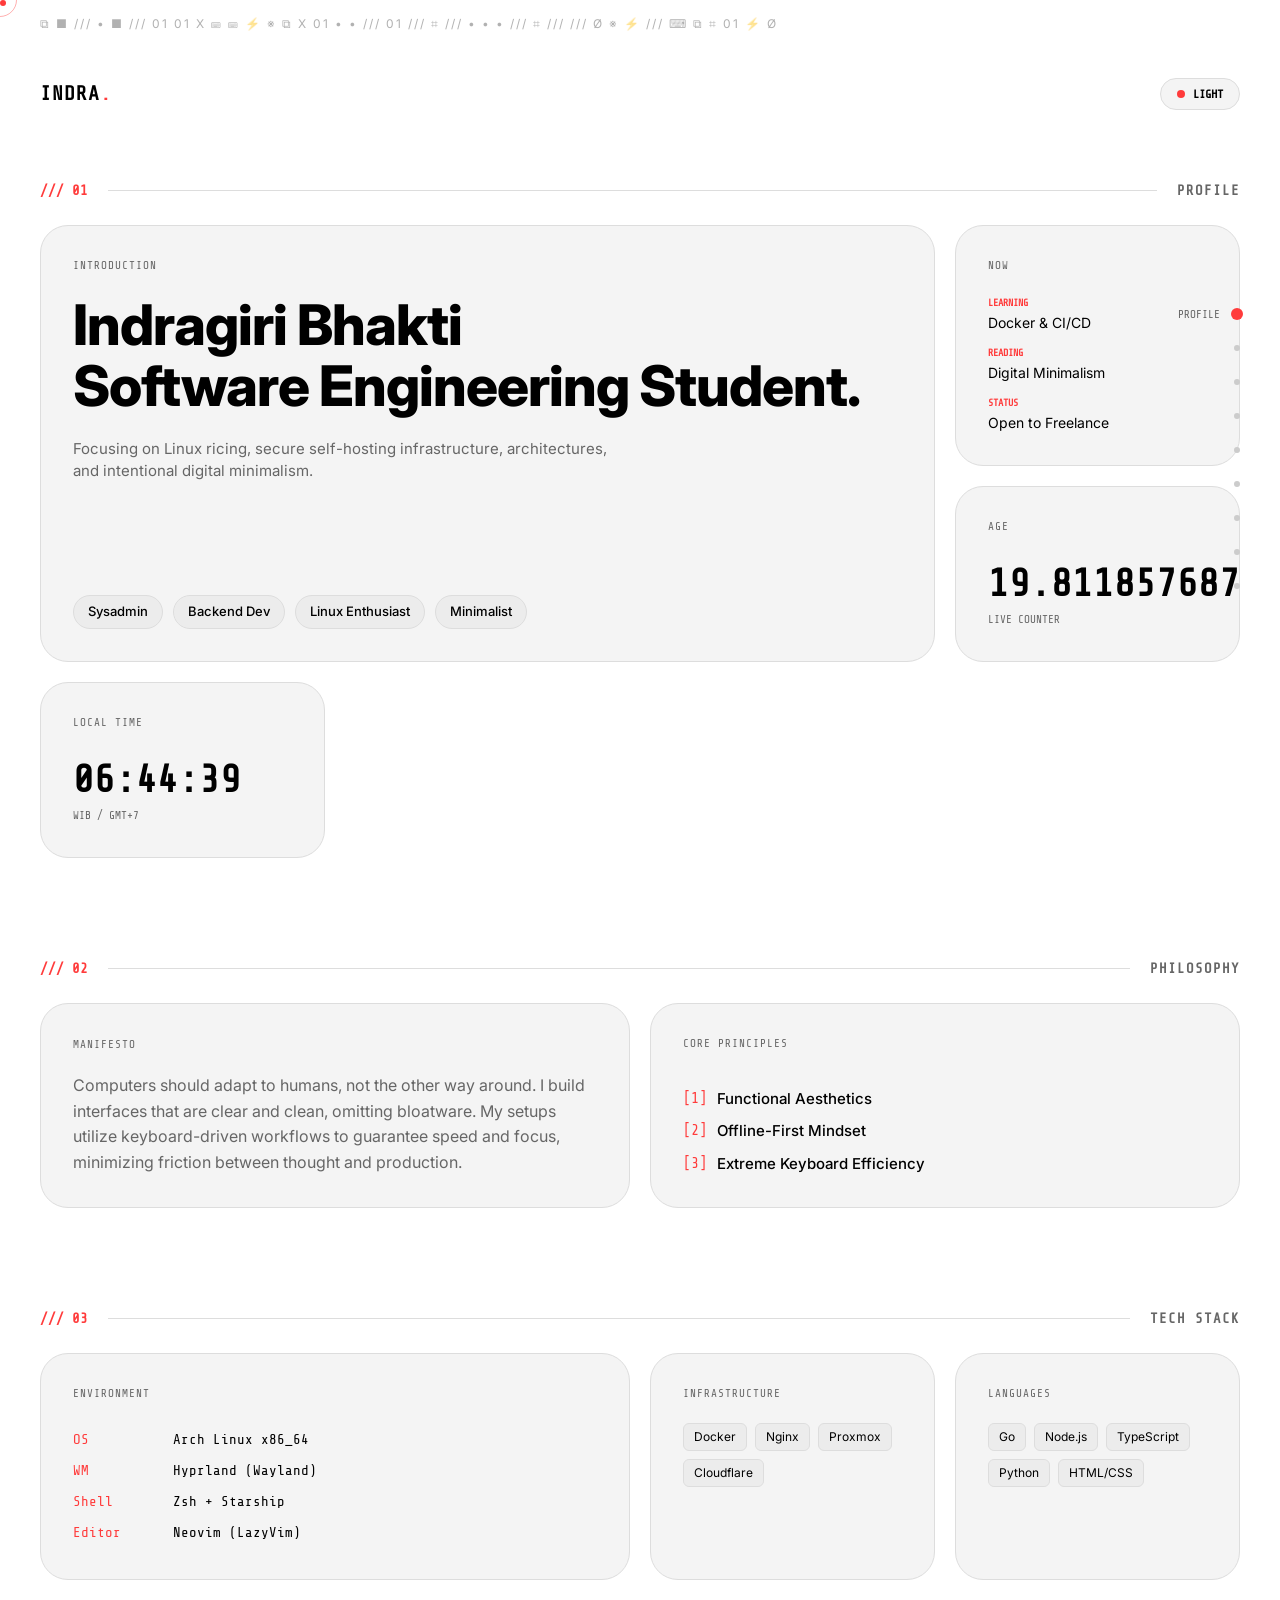
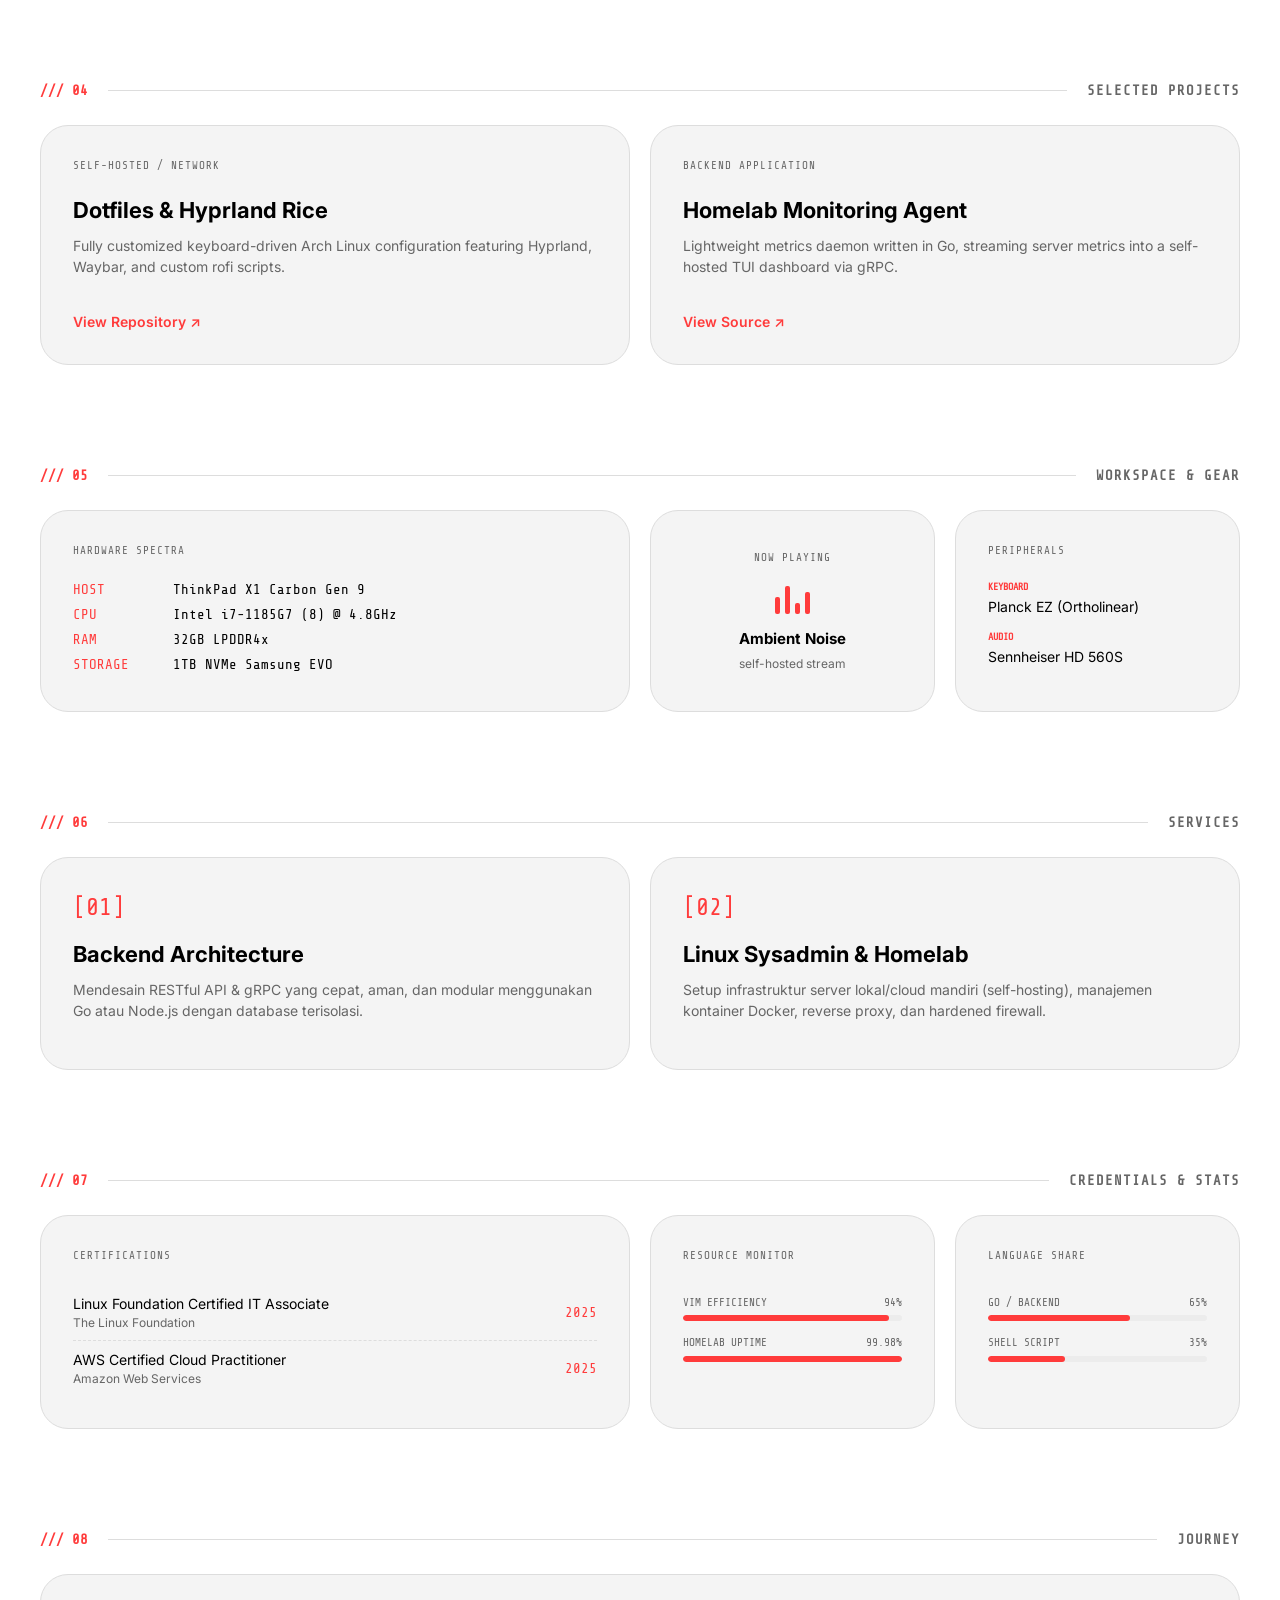
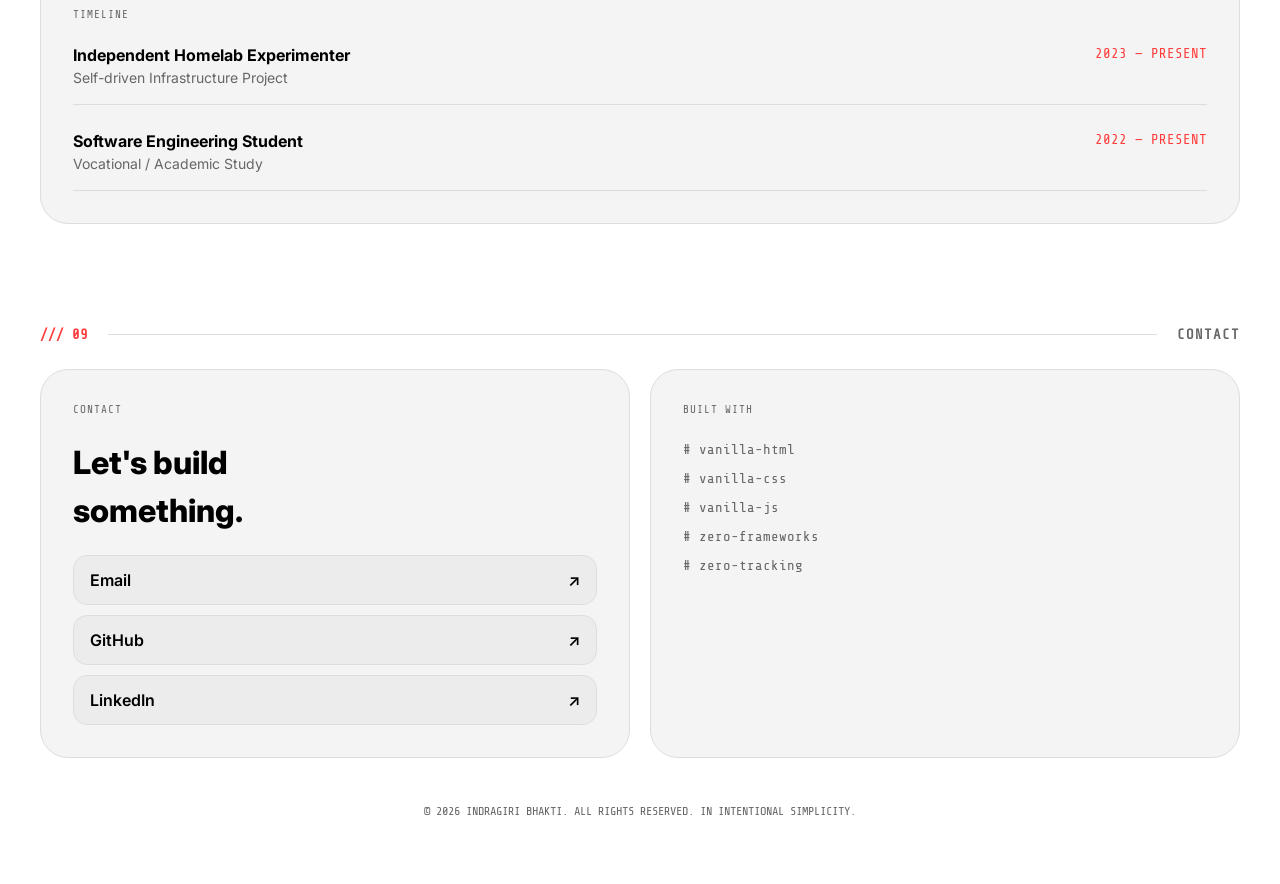
==== tes.html @ 14973986 "iya" ====
<!DOCTYPE html>
<html lang="en" data-theme="dark">
<head>
<meta charset="UTF-8">
<meta name="viewport" content="width=device-width, initial-scale=1.0">
<title>Indragiri Bhakti — Portfolio</title>
<meta name="description" content="Indragiri Bhakti — Software Engineering Student. Linux, self-hosting, and digital minimalism.">

<link rel="preconnect" href="https://fonts.googleapis.com">
<link rel="preconnect" href="https://fonts.gstatic.com" crossorigin>
<link href="https://fonts.googleapis.com/css2?family=Inter:wght=400;500;600;700;800&family=Share+Tech+Mono&display=swap" rel="stylesheet">

<style>
/* ===================================================
   ROOT VARIABLES — NOTHING OS THEME
=================================================== */
:root {
  --radius-lg: 28px;
  --radius-md: 20px;
  --radius-sm: 14px;
  --gap: 20px;
  --ease: cubic-bezier(0.22, 1, 0.36, 1);
}

html[data-theme="dark"] {
  --bg: #000000;
  --surface: #111111;
  --surface-alt: #1a1a1a;
  --border: #222222;
  --border-strong: #333333;
  --text: #ffffff;
  --text-secondary: #999999;
  --accent: #ff5d5d;
  --accent-soft: rgba(255, 93, 93, 0.12);
  --dot-color: rgba(255, 255, 255, 0.07);
}

html[data-theme="light"] {
  --bg: #ffffff;
  --surface: #f4f4f4;
  --surface-alt: #ececec;
  --border: #dddddd;
  --border-strong: #cccccc;
  --text: #000000;
  --text-secondary: #666666;
  --accent: #ff3b3b;
  --accent-soft: rgba(255, 59, 59, 0.08);
  --dot-color: rgba(0, 0, 0, 0.04);
}

/* Base Reset & Typography */
* { box-sizing: border-box; margin: 0; padding: 0; }
body {
  background-color: var(--bg);
  color: var(--text);
  font-family: 'Inter', sans-serif;
  overflow-x: hidden;
  line-height: 1.5;
  transition: background-color 0.4s var(--ease), color 0.4s var(--ease);
}
.mono { font-family: 'Share Tech Mono', monospace; }
a { color: inherit; text-decoration: none; }

/* Custom Cursor & Grid Dot Base */
.dot-bg {
  background-image: radial-gradient(var(--dot-color) 1.5px, transparent 1.5px);
  background-size: 16px 16px;
}
.cursor-dot, .cursor-ring {
  position: fixed; top: 0; left: 0; border-radius: 50%; pointer-events: none; z-index: 9999; opacity: 0; transition: opacity 0.3s ease, transform 0.1s ease, width 0.3s, height 0.3s;
}
.cursor-dot { width: 6px; height: 6px; background: var(--accent); }
.cursor-ring { width: 34px; height: 34px; border: 1px solid var(--accent); opacity: 0.4; }
.cursor-dot.cursor-hover { transform: scale(2.5) translate(-20%, -20%); background: transparent; border: 1px solid var(--accent); }
.cursor-ring.cursor-hover { transform: scale(1.5) translate(-15%, -15%); background: var(--accent-soft); border-color: transparent; }

/* Topbar & Elements */
.topbar { display: flex; justify-content: space-between; align-items: center; padding: 30px 40px 10px; max-width: 1400px; margin: 0 auto; }
.logo { font-family: 'Share Tech Mono', monospace; font-size: 20px; font-weight: 700; letter-spacing: 1px; }
.accent { color: var(--accent); }
.theme-toggle { background: var(--surface); border: 1px solid var(--border); padding: 8px 16px; border-radius: 30px; display: flex; align-items: center; gap: 8px; font-size: 12px; font-weight: 600; cursor: pointer; color: var(--text); transition: background 0.2s; }
.theme-toggle:hover { background: var(--surface-alt); }
.toggle-dot { width: 8px; height: 8px; background: var(--accent); border-radius: 50%; }

.glyph-strip { max-width: 1400px; margin: 0 auto; padding: 15px 40px; font-size: 12px; color: var(--text-secondary); letter-spacing: 2px; white-space: nowrap; overflow: hidden; text-overflow: ellipsis; opacity: 0.5; }

/* Dot Navigation Sidebar */
.dot-nav { position: fixed; right: 40px; top: 50%; transform: translateY(-50%); display: flex; flex-direction: column; gap: 18px; z-index: 100; }
.dot-nav-item { background: none; border: none; display: flex; align-items: center; justify-content: flex-end; position: relative; cursor: pointer; padding: 5px 0; }
.dot-nav-dot { width: 6px; height: 6px; background: var(--border-strong); border-radius: 50%; transition: all 0.3s var(--ease); }
.dot-nav-label { position: absolute; right: 20px; font-family: 'Share Tech Mono', monospace; font-size: 11px; color: var(--text-secondary); opacity: 0; transform: translateX(10px); transition: all 0.3s var(--ease); pointer-events: none; white-space: nowrap; }
.dot-nav-item:hover .dot-nav-label, .dot-nav-item.active .dot-nav-label { opacity: 1; transform: translateX(0); }
.dot-nav-item:hover .dot-nav-dot { background: var(--text); transform: scale(1.5); }
.dot-nav-item.active .dot-nav-dot { background: var(--accent); transform: scale(2); }

/* Layout Structure & Bento Grid */
.section-divider { display: flex; align-items: center; gap: 20px; max-width: 1400px; margin: 60px auto 24px; padding: 0 40px; }
.divider-index { font-size: 14px; color: var(--accent); font-weight: bold; }
.divider-line { flex-grow: 1; height: 1px; background: var(--border); }
.divider-title { font-size: 14px; color: var(--text-secondary); letter-spacing: 1px; font-weight: 600; }

.bento-grid { display: grid; grid-template-columns: repeat(4, 1fr); gap: var(--gap); max-width: 1400px; margin: 0 auto; padding: 0 40px 40px; }
.widget { background: var(--surface); border: 1px solid var(--border); border-radius: var(--radius-lg); padding: 32px; display: flex; flex-direction: column; position: relative; overflow: hidden; transition: border-color 0.3s var(--ease), background-color 0.4s var(--ease); }
.widget:hover { border-color: var(--border-strong); }
.widget-label { font-family: 'Share Tech Mono', monospace; font-size: 11px; color: var(--text-secondary); letter-spacing: 1px; margin-bottom: 20px; text-transform: uppercase; }

/* Original Widgets Styles */
.hero-widget { grid-column: span 3; grid-row: span 2; justify-content: space-between; }
.hero-title { font-size: clamp(32px, 5vw, 56px); font-weight: 800; line-height: 1.1; letter-spacing: -1px; margin-bottom: 20px; }
.hero-pills { display: flex; flex-wrap: wrap; gap: 10px; margin-top: 20px; }
.pill { background: var(--surface-alt); border: 1px solid var(--border); padding: 6px 14px; border-radius: 20px; font-size: 13px; font-weight: 500; }
.now-widget { grid-column: span 1; grid-row: span 1; }
.now-list { list-style: none; display: flex; flex-direction: column; gap: 12px; }
.now-list li { display: flex; flex-direction: column; font-size: 14px; color: var(--text); }
.now-tag { font-size: 10px; color: var(--accent); font-weight: bold; margin-bottom: 2px; }
.age-widget, .clock-widget { grid-column: span 1; grid-row: span 1; justify-content: space-between; }
.big-stat { font-size: 38px; font-weight: 700; font-family: 'Share Tech Mono', monospace; margin: auto 0; }
.manifesto-widget { grid-column: span 2; grid-row: span 1; font-size: 16px; color: var(--text-secondary); line-height: 1.6; }
.principles-widget { grid-column: span 2; grid-row: span 1; justify-content: space-between; }
.principle-items { display: flex; flex-direction: column; gap: 10px; }
.principle-item { font-size: 15px; font-weight: 500; display: flex; align-items: center; gap: 10px; }
.neofetch-widget { grid-column: span 2; grid-row: span 1; gap: 6px; }
.neofetch-row { display: flex; font-size: 14px; margin-bottom: 4px; }
.neofetch-key { width: 100px; color: var(--accent); }
.uptime-widget { grid-column: span 1; grid-row: span 1; }
.stack-widget { grid-column: span 1; grid-row: span 1; }
.tech-container { display: flex; flex-wrap: wrap; gap: 8px; }
.tech-tag { font-size: 12px; background: var(--surface-alt); padding: 4px 10px; border-radius: 6px; border: 1px solid var(--border); }
.project-widget { grid-column: span 2; grid-row: span 1; justify-content: space-between; min-height: 240px; }
.project-title { font-size: 22px; font-weight: 700; margin-bottom: 8px; }
.project-desc { font-size: 14px; color: var(--text-secondary); margin-bottom: 16px; }
.project-link { font-size: 14px; font-weight: 600; color: var(--accent); display: inline-flex; align-items: center; gap: 4px; margin-top: auto; }
.timeline-widget { grid-column: span 4; }
.timeline { display: flex; flex-direction: column; gap: 24px; position: relative; }
.timeline-item { display: flex; justify-content: space-between; border-bottom: 1px solid var(--border); padding-bottom: 16px; }
.timeline-left { display: flex; flex-direction: column; }
.timeline-role { font-size: 16px; font-weight: 700; }
.timeline-company { font-size: 14px; color: var(--text-secondary); }
.timeline-date { font-family: 'Share Tech Mono', monospace; font-size: 14px; color: var(--accent); }
.contact-widget { grid-column: span 2; justify-content: space-between; }
.contact-title { font-size: 32px; font-weight: 800; }
.contact-links { display: flex; flex-direction: column; gap: 10px; margin-top: 20px; }
.contact-link { display: flex; justify-content: space-between; padding: 12px 16px; background: var(--surface-alt); border: 1px solid var(--border); border-radius: var(--radius-sm); font-weight: 600; }
.meta-widget { grid-column: span 2; }
.meta-list { display: flex; flex-direction: column; gap: 8px; font-size: 14px; color: var(--text-secondary); }
.footer-widget { grid-column: span 4; text-align: center; padding: 24px; color: var(--text-secondary); font-size: 12px; border: none; background: none; }

/* ===================================================
   NEW ADDED SECTIONS WIDGETS
=================================================== */
/* Section 06: Workspace Grid placements */
.hardware-widget { grid-column: span 2; grid-row: span 1; }
.audio-widget { grid-column: span 1; grid-row: span 1; justify-content: center; align-items: center; text-align: center; }
.gear-widget { grid-column: span 1; grid-row: span 1; }

.audio-visualizer { display: flex; gap: 5px; align-items: flex-end; height: 28px; justify-content: center; }
.audio-visualizer .bar { width: 5px; background: var(--accent); border-radius: 2px; animation: soundBounce 1.2s ease-in-out infinite alternate; }
.audio-visualizer .bar:nth-child(1) { height: 60%; animation-delay: 0.1s; }
.audio-visualizer .bar:nth-child(2) { height: 100%; animation-delay: 0.3s; }
.audio-visualizer .bar:nth-child(3) { height: 40%; animation-delay: 0.0s; }
.audio-visualizer .bar:nth-child(4) { height: 80%; animation-delay: 0.2s; }

@keyframes soundBounce { 0% { height: 20%; } 100% { height: 100%; } }

/* Section 07: Services */
.service-card { grid-column: span 2; justify-content: space-between; }
.service-icon { font-size: 24px; color: var(--accent); margin-bottom: 12px; font-family: 'Share Tech Mono', monospace; }

/* Section 08: Certifications & Stats */
.cert-widget { grid-column: span 2; }
.cert-item { display: flex; justify-content: space-between; align-items: center; padding: 8px 0; border-bottom: 1px dashed var(--border); font-size: 14px; }
.cert-item:last-child { border-bottom: none; }
.cert-issuer { color: var(--text-secondary); font-size: 12px; }
.stat-bar-widget { grid-column: span 1; }
.stat-bar-wrapper { margin-top: 10px; display: flex; flex-direction: column; gap: 14px; }
.progress-container { width: 100%; }
.progress-labels { display: flex; justify-content: space-between; font-size: 11px; margin-bottom: 4px; color: var(--text-secondary); }
.progress-bg { width: 100%; height: 6px; background: var(--surface-alt); border-radius: 3px; overflow: hidden; }
.progress-fill { height: 100%; background: var(--accent); border-radius: 3px; }

/* ===================================================
   RESPONSIVE — TABLET & MOBILE
=================================================== */
@media (max-width: 1024px) {
  .bento-grid { grid-template-columns: repeat(2, 1fr); padding: 0 24px 24px; }
  .hero-widget, .timeline-widget, .footer-widget { grid-column: span 2; }
  .manifesto-widget, .principles-widget, .neofetch-widget, .project-widget, .contact-widget, .meta-widget, .hardware-widget, .service-card, .cert-widget { grid-column: span 2; }
  .now-widget, .age-widget, .clock-widget, .uptime-widget, .stack-widget, .audio-widget, .gear-widget, .stat-bar-widget { grid-column: span 1; }
  .dot-nav { display: none; }
}

@media (max-width: 640px) {
  :root { --gap: 14px; }
  .topbar { padding: 20px 18px 8px; }
  .glyph-strip { padding: 10px 18px; }
  .section-divider { margin: 40px 18px 16px; padding: 0 18px; }
  .bento-grid { grid-template-columns: 1fr; padding: 0 18px; }
  .widget, .hero-widget, .now-widget, .age-widget, .clock-widget, .manifesto-widget, .principles-widget, .neofetch-widget, .uptime-widget, .stack-widget, .tech-widget, .skills-widget, .project-widget, .timeline-widget, .contact-widget, .meta-widget, .footer-widget, .hardware-widget, .audio-widget, .gear-widget, .service-card, .cert-widget, .stat-bar-widget { grid-column: span 1; grid-row: span 1; }
  .widget { padding: 22px; border-radius: var(--radius-md); }
  .hero-title { font-size: 28px; }
  .big-stat { font-size: 32px; }
}
</style>
</head>
<body>

  <div class="cursor-dot" id="cursorDot"></div>
  <div class="cursor-ring" id="cursorRing"></div>

  <div class="glyph-strip" id="glyphStrip"></div>

  <header class="topbar">
    <div class="logo">INDRA<span class="accent">.</span></div>
    <button class="theme-toggle" id="themeToggle" aria-label="Toggle light/dark theme" data-cursor="hover">
      <span class="toggle-dot"></span>
      <span id="toggleLabel" class="mono">DARK</span>
    </button>
  </header>

  <nav class="dot-nav" id="dotNav">
    <button class="dot-nav-item active" data-target="profile" data-cursor="hover" aria-label="Go to Profile"><span class="dot-nav-dot"></span><span class="dot-nav-label">PROFILE</span></button>
    <button class="dot-nav-item" data-target="philosophy" data-cursor="hover" aria-label="Go to Philosophy"><span class="dot-nav-dot"></span><span class="dot-nav-label">PHILOSOPHY</span></button>
    <button class="dot-nav-item" data-target="stack" data-cursor="hover" aria-label="Go to Stack"><span class="dot-nav-dot"></span><span class="dot-nav-label">TECH STACK</span></button>
    <button class="dot-nav-item" data-target="projects" data-cursor="hover" aria-label="Go to Projects"><span class="dot-nav-dot"></span><span class="dot-nav-label">PROJECTS</span></button>
    <button class="dot-nav-item" data-target="workspace" data-cursor="hover" aria-label="Go to Workspace"><span class="dot-nav-dot"></span><span class="dot-nav-label">WORKSPACE</span></button>
    <button class="dot-nav-item" data-target="services" data-cursor="hover" aria-label="Go to Services"><span class="dot-nav-dot"></span><span class="dot-nav-label">SERVICES</span></button>
    <button class="dot-nav-item" data-target="certs" data-cursor="hover" aria-label="Go to Certifications"><span class="dot-nav-dot"></span><span class="dot-nav-label">CREDENTIALS</span></button>
    <button class="dot-nav-item" data-target="journey" data-cursor="hover" aria-label="Go to Journey"><span class="dot-nav-dot"></span><span class="dot-nav-label">JOURNEY</span></button>
    <button class="dot-nav-item" data-target="contact" data-cursor="hover" aria-label="Go to Contact"><span class="dot-nav-dot"></span><span class="dot-nav-label">CONTACT</span></button>
  </nav>

  <div class="section-divider">
    <span class="divider-index mono">/// 01</span>
    <span class="divider-line"></span>
    <span class="divider-title mono">PROFILE</span>
  </div>

  <main class="bento-grid" id="profile">
    <article class="widget hero-widget">
      <div>
        <p class="widget-label">INTRODUCTION</p>
        <h1 class="hero-title">Indragiri Bhakti<br><span class="text-secondary">Software Engineering Student.</span></h1>
        <p style="color: var(--text-secondary); max-width: 540px; font-size: 15px;">Focusing on Linux ricing, secure self-hosting infrastructure, architectures, and intentional digital minimalism.</p>
      </div>
      <div class="hero-pills">
        <span class="pill">Sysadmin</span>
        <span class="pill">Backend Dev</span>
        <span class="pill">Linux Enthusiast</span>
        <span class="pill">Minimalist</span>
      </div>
    </article>

    <article class="widget now-widget dot-bg" data-cursor="hover">
      <p class="widget-label">NOW</p>
      <ul class="now-list">
        <li><span class="now-tag mono">LEARNING</span><span>Docker & CI/CD</span></li>
        <li><span class="now-tag mono">READING</span><span>Digital Minimalism</span></li>
        <li><span class="now-tag mono">STATUS</span><span>Open to Freelance</span></li>
      </ul>
    </article>

    <article class="widget age-widget" data-cursor="hover">
      <p class="widget-label">AGE</p>
      <div class="big-stat" id="ageDisplay">00.000000000</div>
      <p style="font-size: 11px; color: var(--text-secondary);" class="mono">LIVE COUNTER</p>
    </article>

    <article class="widget clock-widget" data-cursor="hover">
      <p class="widget-label">LOCAL TIME</p>
      <div class="big-stat" id="clockDisplay">00:00:00</div>
      <p style="font-size: 11px; color: var(--text-secondary);" class="mono">WIB / GMT+7</p>
    </article>
  </main>

  <div class="section-divider">
    <span class="divider-index mono">/// 02</span>
    <span class="divider-line"></span>
    <span class="divider-title mono">PHILOSOPHY</span>
  </div>

  <section class="bento-grid" id="philosophy">
    <article class="widget manifesto-widget">
      <p class="widget-label">MANIFESTO</p>
      <p>Computers should adapt to humans, not the other way around. I build interfaces that are clear and clean, omitting bloatware. My setups utilize keyboard-driven workflows to guarantee speed and focus, minimizing friction between thought and production.</p>
    </article>

    <article class="widget principles-widget">
      <p class="widget-label">CORE PRINCIPLES</p>
      <div class="principle-items">
        <div class="principle-item"><span class="accent mono">[1]</span> Functional Aesthetics</div>
        <div class="principle-item"><span class="accent mono">[2]</span> Offline-First Mindset</div>
        <div class="principle-item"><span class="accent mono">[3]</span> Extreme Keyboard Efficiency</div>
      </div>
    </article>
  </section>

  <div class="section-divider">
    <span class="divider-index mono">/// 03</span>
    <span class="divider-line"></span>
    <span class="divider-title mono">TECH STACK</span>
  </div>

  <section class="bento-grid" id="stack">
    <article class="widget neofetch-widget" data-cursor="hover">
      <p class="widget-label">ENVIRONMENT</p>
      <div class="neofetch-row"><span class="neofetch-key mono">OS</span><span class="neofetch-val mono">Arch Linux x86_64</span></div>
      <div class="neofetch-row"><span class="neofetch-key mono">WM</span><span class="neofetch-val mono">Hyprland (Wayland)</span></div>
      <div class="neofetch-row"><span class="neofetch-key mono">Shell</span><span class="neofetch-val mono">Zsh + Starship</span></div>
      <div class="neofetch-row"><span class="neofetch-key mono">Editor</span><span class="neofetch-val mono">Neovim (LazyVim)</span></div>
    </article>

    <article class="widget uptime-widget">
      <p class="widget-label">INFRASTRUCTURE</p>
      <div class="tech-container">
        <span class="tech-tag">Docker</span>
        <span class="tech-tag">Nginx</span>
        <span class="tech-tag">Proxmox</span>
        <span class="tech-tag">Cloudflare</span>
      </div>
    </article>

    <article class="widget stack-widget">
      <p class="widget-label">LANGUAGES</p>
      <div class="tech-container">
        <span class="tech-tag">Go</span>
        <span class="tech-tag">Node.js</span>
        <span class="tech-tag">TypeScript</span>
        <span class="tech-tag">Python</span>
        <span class="tech-tag">HTML/CSS</span>
      </div>
    </article>
  </section>

  <div class="section-divider">
    <span class="divider-index mono">/// 04</span>
    <span class="divider-line"></span>
    <span class="divider-title mono">SELECTED PROJECTS</span>
  </div>

  <section class="bento-grid" id="projects">
    <article class="widget project-widget" data-cursor="hover">
      <div>
        <p class="widget-label">SELF-HOSTED / NETWORK</p>
        <h3 class="project-title">Dotfiles & Hyprland Rice</h3>
        <p class="project-desc">Fully customized keyboard-driven Arch Linux configuration featuring Hyprland, Waybar, and custom rofi scripts.</p>
      </div>
      <a href="#" class="project-link">View Repository <span>↗</span></a>
    </article>

    <article class="widget project-widget" data-cursor="hover">
      <div>
        <p class="widget-label">BACKEND APPLICATION</p>
        <h3 class="project-title">Homelab Monitoring Agent</h3>
        <p class="project-desc">Lightweight metrics daemon written in Go, streaming server metrics into a self-hosted TUI dashboard via gRPC.</p>
      </div>
      <a href="#" class="project-link">View Source <span>↗</span></a>
    </article>
  </section>

  <div class="section-divider">
    <span class="divider-index mono">/// 05</span>
    <span class="divider-line"></span>
    <span class="divider-title mono">WORKSPACE & GEAR</span>
  </div>

  <section class="bento-grid" id="workspace">
    <article class="widget hardware-widget" data-cursor="hover">
      <p class="widget-label">HARDWARE SPECTRA</p>
      <div class="neofetch-row"><span class="neofetch-key mono">HOST</span><span class="neofetch-val mono">ThinkPad X1 Carbon Gen 9</span></div>
      <div class="neofetch-row"><span class="neofetch-key mono">CPU</span><span class="neofetch-val mono">Intel i7-1185G7 (8) @ 4.8GHz</span></div>
      <div class="neofetch-row"><span class="neofetch-key mono">RAM</span><span class="neofetch-val mono">32GB LPDDR4x</span></div>
      <div class="neofetch-row"><span class="neofetch-key mono">STORAGE</span><span class="neofetch-val mono">1TB NVMe Samsung EVO</span></div>
    </article>

    <article class="widget audio-widget dot-bg" data-cursor="hover">
      <p class="widget-label">NOW PLAYING</p>
      <div class="audio-visualizer">
        <span class="bar"></span><span class="bar"></span><span class="bar"></span><span class="bar"></span>
      </div>
      <p class="project-title" style="margin-top: 14px; margin-bottom: 4px; font-size: 15px;">Ambient Noise</p>
      <p style="margin-top: 0; font-size: 12px; color:var(--text-secondary)">self-hosted stream</p>
    </article>

    <article class="widget gear-widget" data-cursor="hover">
      <p class="widget-label">PERIPHERALS</p>
      <ul class="now-list">
        <li><span class="now-tag mono">KEYBOARD</span><span>Planck EZ (Ortholinear)</span></li>
        <li><span class="now-tag mono">AUDIO</span><span>Sennheiser HD 560S</span></li>
      </ul>
    </article>
  </section>

  <div class="section-divider">
    <span class="divider-index mono">/// 06</span>
    <span class="divider-line"></span>
    <span class="divider-title mono">SERVICES</span>
  </div>

  <section class="bento-grid" id="services">
    <article class="widget service-card" data-cursor="hover">
      <div>
        <div class="service-icon">[01]</div>
        <h3 class="project-title">Backend Architecture</h3>
        <p class="project-desc">Mendesain RESTful API & gRPC yang cepat, aman, dan modular menggunakan Go atau Node.js dengan database terisolasi.</p>
      </div>
    </article>

    <article class="widget service-card" data-cursor="hover">
      <div>
        <div class="service-icon">[02]</div>
        <h3 class="project-title">Linux Sysadmin & Homelab</h3>
        <p class="project-desc">Setup infrastruktur server lokal/cloud mandiri (self-hosting), manajemen kontainer Docker, reverse proxy, dan hardened firewall.</p>
      </div>
    </article>
  </section>

  <div class="section-divider">
    <span class="divider-index mono">/// 07</span>
    <span class="divider-line"></span>
    <span class="divider-title mono">CREDENTIALS & STATS</span>
  </div>

  <section class="bento-grid" id="certs">
    <article class="widget cert-widget">
      <p class="widget-label">CERTIFICATIONS</p>
      <div class="cert-item">
        <div>
          <div>Linux Foundation Certified IT Associate</div>
          <div class="cert-issuer">The Linux Foundation</div>
        </div>
        <div class="mono accent">2025</div>
      </div>
      <div class="cert-item">
        <div>
          <div>AWS Certified Cloud Practitioner</div>
          <div class="cert-issuer">Amazon Web Services</div>
        </div>
        <div class="mono accent">2025</div>
      </div>
    </article>

    <article class="widget stat-bar-widget">
      <p class="widget-label">RESOURCE MONITOR</p>
      <div class="stat-bar-wrapper">
        <div class="progress-container">
          <div class="progress-labels"><span class="mono">VIM EFFICIENCY</span><span class="mono">94%</span></div>
          <div class="progress-bg"><div class="progress-fill" style="width: 94%;"></div></div>
        </div>
        <div class="progress-container">
          <div class="progress-labels"><span class="mono">HOMELAB UPTIME</span><span class="mono">99.98%</span></div>
          <div class="progress-bg"><div class="progress-fill" style="width: 99.98%;"></div></div>
        </div>
      </div>
    </article>

    <article class="widget stat-bar-widget">
      <p class="widget-label">LANGUAGE SHARE</p>
      <div class="stat-bar-wrapper">
        <div class="progress-container">
          <div class="progress-labels"><span class="mono">GO / BACKEND</span><span class="mono">65%</span></div>
          <div class="progress-bg"><div class="progress-fill" style="width: 65%;"></div></div>
        </div>
        <div class="progress-container">
          <div class="progress-labels"><span class="mono">SHELL SCRIPT</span><span class="mono">35%</span></div>
          <div class="progress-bg"><div class="progress-fill" style="width: 35%;"></div></div>
        </div>
      </div>
    </article>
  </section>

  <div class="section-divider">
    <span class="divider-index mono">/// 08</span>
    <span class="divider-line"></span>
    <span class="divider-title mono">JOURNEY</span>
  </div>

  <section class="bento-grid" id="journey">
    <article class="widget timeline-widget">
      <p class="widget-label">TIMELINE</p>
      <div class="timeline">
        <div class="timeline-item">
          <div class="timeline-left">
            <span class="timeline-role">Independent Homelab Experimenter</span>
            <span class="timeline-company">Self-driven Infrastructure Project</span>
          </div>
          <span class="timeline-date">2023 — PRESENT</span>
        </div>
        <div class="timeline-item">
          <div class="timeline-left">
            <span class="timeline-role">Software Engineering Student</span>
            <span class="timeline-company">Vocational / Academic Study</span>
          </div>
          <span class="timeline-date">2022 — PRESENT</span>
        </div>
      </div>
    </article>
  </section>

  <div class="section-divider">
    <span class="divider-index mono">/// 09</span>
    <span class="divider-line"></span>
    <span class="divider-title mono">CONTACT</span>
  </div>

  <section class="bento-grid" id="contact">
    <article class="widget contact-widget" data-cursor="hover">
      <p class="widget-label">CONTACT</p>
      <h3 class="contact-title">Let's build<br>something.</h3>
      <div class="contact-links">
        <a href="mailto:hello@example.com" class="contact-link" data-cursor="hover">Email <span>↗</span></a>
        <a href="https://github.com/" target="_blank" rel="noopener" class="contact-link" data-cursor="hover">GitHub <span>↗</span></a>
        <a href="https://linkedin.com/" target="_blank" rel="noopener" class="contact-link" data-cursor="hover">LinkedIn <span>↗</span></a>
      </div>
    </article>

    <article class="widget meta-widget" data-cursor="hover">
      <p class="widget-label">BUILT WITH</p>
      <div class="meta-list mono">
        <span># vanilla-html</span>
        <span># vanilla-css</span>
        <span># vanilla-js</span>
        <span># zero-frameworks</span>
        <span># zero-tracking</span>
      </div>
    </article>

    <footer class="widget footer-widget">
      <p class="mono">© 2026 INDRAGIRI BHAKTI. ALL RIGHTS RESERVED. IN INTENTIONAL SIMPLICITY.</p>
    </footer>
  </section>

  <script>
  function pad(num) {
    return num.toString().padStart(2, '0');
  }

  document.addEventListener('DOMContentLoaded', () => {

    /* 1. THEME TOGGLE (DARK / LIGHT) */
    const root = document.documentElement;
    const themeToggle = document.getElementById('themeToggle');
    const toggleLabel = document.getElementById('toggleLabel');

    function applyTheme(theme) {
      root.setAttribute('data-theme', theme);
      toggleLabel.textContent = theme === 'light' ? 'LIGHT' : 'DARK';
      localStorage.setItem('portfolio-theme', theme);
    }

    const savedTheme = localStorage.getItem('portfolio-theme');
    const prefersLight = window.matchMedia('(prefers-color-scheme: light)').matches;
    applyTheme(savedTheme || (prefersLight ? 'light' : 'dark'));

    themeToggle.addEventListener('click', () => {
      const current = root.getAttribute('data-theme');
      applyTheme(current === 'dark' ? 'light' : 'dark');
    });

    /* 2. DYNAMIC AGE CALCULATOR */
    const birthDate = new Date('2007-02-13T00:00:00');
    const ageDisplay = document.getElementById('ageDisplay');
    if (ageDisplay) {
      setInterval(() => {
        const now = new Date();
        const diffMs = now - birthDate;
        const age = diffMs / (1000 * 60 * 60 * 24 * 365.25);
        ageDisplay.textContent = age.toFixed(9);
      }, 50);
    }

    /* 3. CLOCK DISPLAY */
    const clockDisplay = document.getElementById('clockDisplay');
    if (clockDisplay) {
      setInterval(() => {
        const now = new Date();
        clockDisplay.textContent = `${pad(now.getHours())}:${pad(now.getMinutes())}:${pad(now.getSeconds())}`;
      }, 1000);
    }

    /* 4. GLYPH STRIP BACKGROUND TICKER */
    const glyphStrip = document.getElementById('glyphStrip');
    if (glyphStrip) {
      const glyphs = ['•', '°', '※', '⌨', '⚡', '⧉', '⬡', '⌗', '///', '01', 'X', 'Ø', '■'];
      let content = '';
      for (let i = 0; i < 40; i++) {
        content += glyphs[Math.floor(Math.random() * glyphs.length)] + '   ';
      }
      glyphStrip.textContent = content;
    }

    /* 5. INTERSECTION OBSERVER FOR SIDEBAR NAVIGATION */
    const sections = document.querySelectorAll('main.bento-grid, section.bento-grid');
    const navItems = document.querySelectorAll('.dot-nav-item');

    const observerOptions = { root: null, rootMargin: '-40% 0px -40% 0px', threshold: 0 };
    const observer = new IntersectionObserver((entries) => {
      entries.forEach(entry => {
        if (entry.isIntersecting) {
          const id = entry.target.getAttribute('id');
          navItems.forEach(item => {
            if (item.getAttribute('data-target') === id) {
              item.classList.add('active');
            } else {
              item.classList.remove('active');
            }
          });
        }
      });
    }, observerOptions);

    sections.forEach(section => observer.observe(section));

    navItems.forEach(item => {
      item.addEventListener('click', () => {
        const targetId = item.getAttribute('data-target');
        const targetSec = document.getElementById(targetId);
        if (targetSec) {
          targetSec.scrollIntoView({ behavior: 'smooth', block: 'center' });
        }
      });
    });

    /* 6. CUSTOM CURSOR CODE */
    const cursorDot = document.getElementById('cursorDot');
    const cursorRing = document.getElementById('cursorRing');

    if (cursorDot && cursorRing && window.matchMedia('(pointer: fine)').matches) {
      cursorDot.style.opacity = '1';
      cursorRing.style.opacity = '0.4';

      let mouseX = 0, mouseY = 0;
      let ringX = 0, ringY = 0;

      document.addEventListener('mousemove', (e) => {
        mouseX = e.clientX;
        mouseY = e.clientY;
        cursorDot.style.transform = `translate(${mouseX}px, ${mouseY}px) translate(-50%, -50%)`;
      });

      function animateRing() {
        ringX += (mouseX - ringX) * 0.18;
        ringY += (mouseY - ringY) * 0.18;
        cursorRing.style.transform = `translate(${ringX}px, ${ringY}px) translate(-50%, -50%)`;
        requestAnimationFrame(animateRing);
      }
      animateRing();

      function bindHoverTargets() {
        const hoverTargets = document.querySelectorAll('[data-cursor="hover"], a, button, .pill');
        hoverTargets.forEach((el) => {
          el.addEventListener('mouseenter', () => {
            cursorDot.classList.add('cursor-hover');
            cursorRing.classList.add('cursor-hover');
          });
          el.addEventListener('mouseleave', () => {
            cursorDot.classList.remove('cursor-hover');
            cursorRing.classList.remove('cursor-hover');
          });
        });
      }
      bindHoverTargets();

      document.addEventListener('mouseleave', () => {
        cursorDot.style.opacity = '0';
        cursorRing.style.opacity = '0';
      });
      document.addEventListener('mouseenter', () => {
        cursorDot.style.opacity = '1';
        cursorRing.style.opacity = '0.5';
      });
    } else if (cursorDot && cursorRing) {
      cursorDot.style.display = 'none';
      cursorRing.style.display = 'none';
    }
  });
  </script>
</body>
</html>
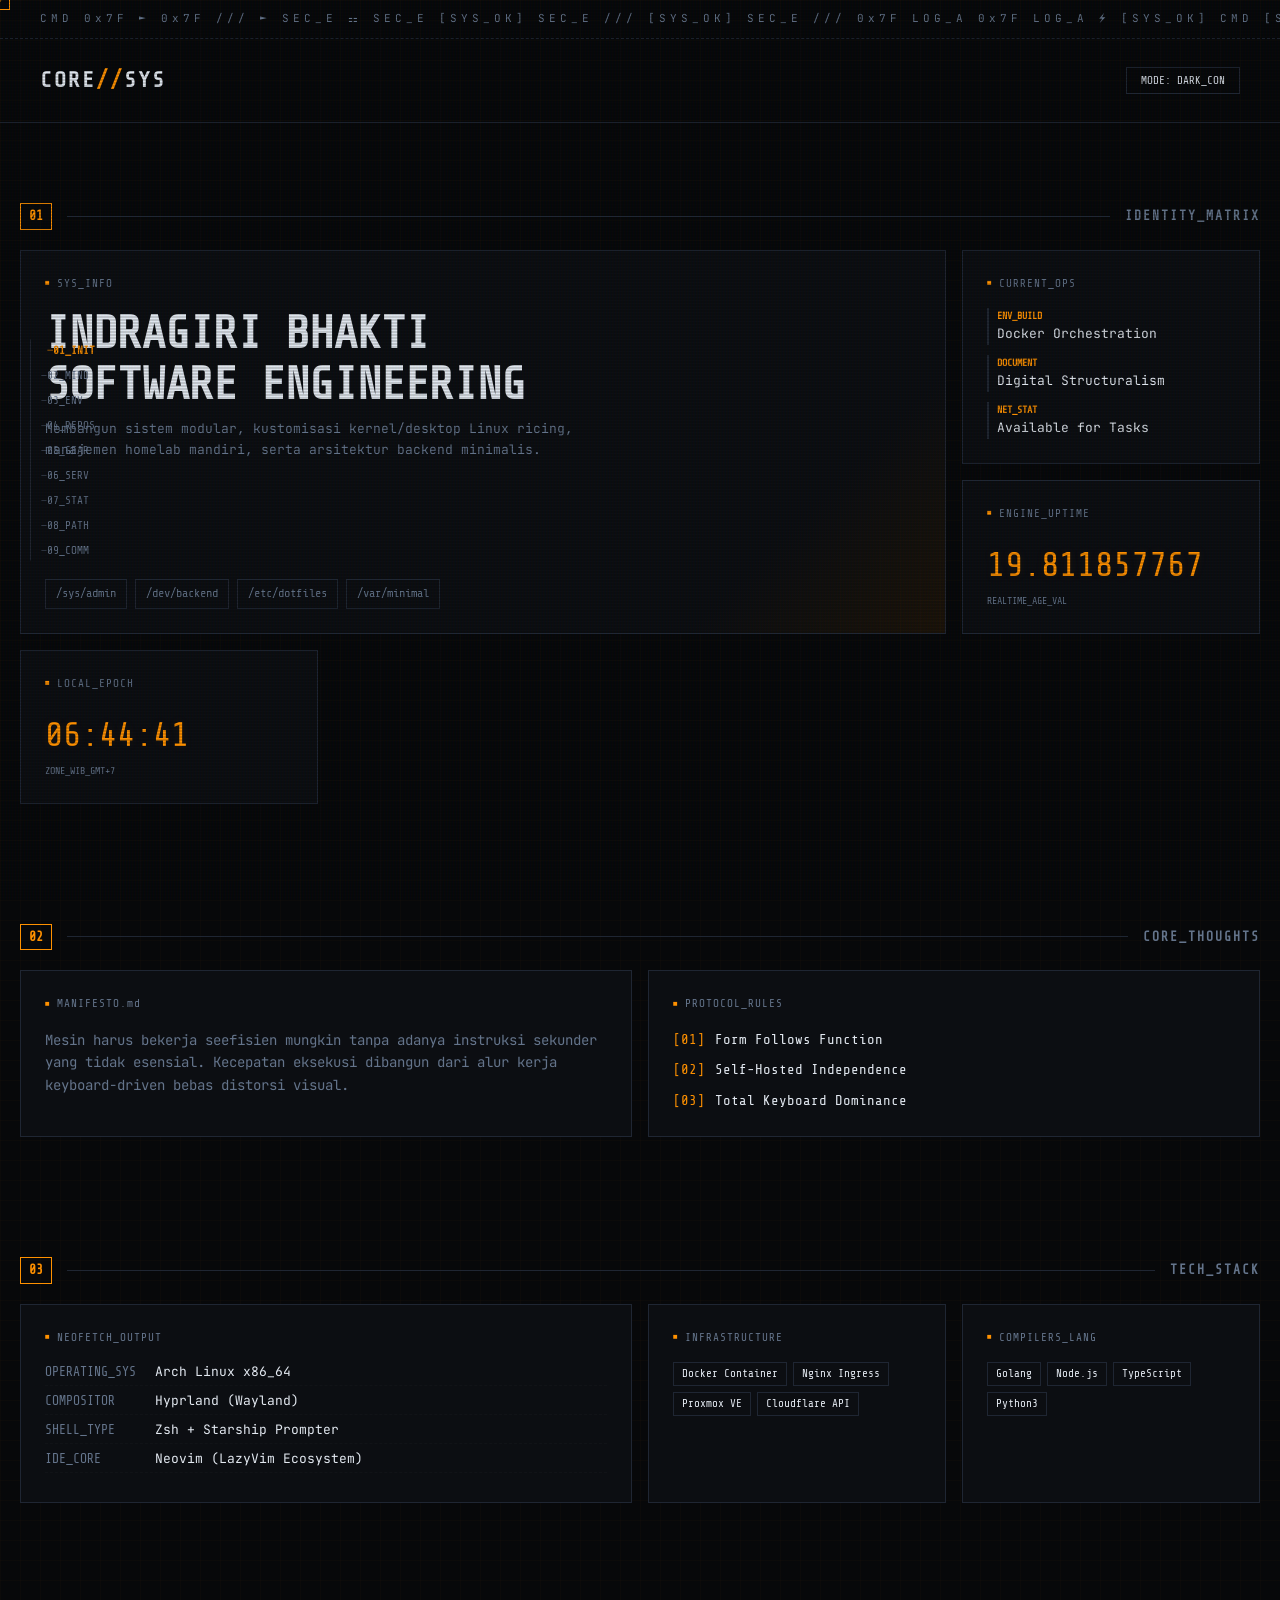
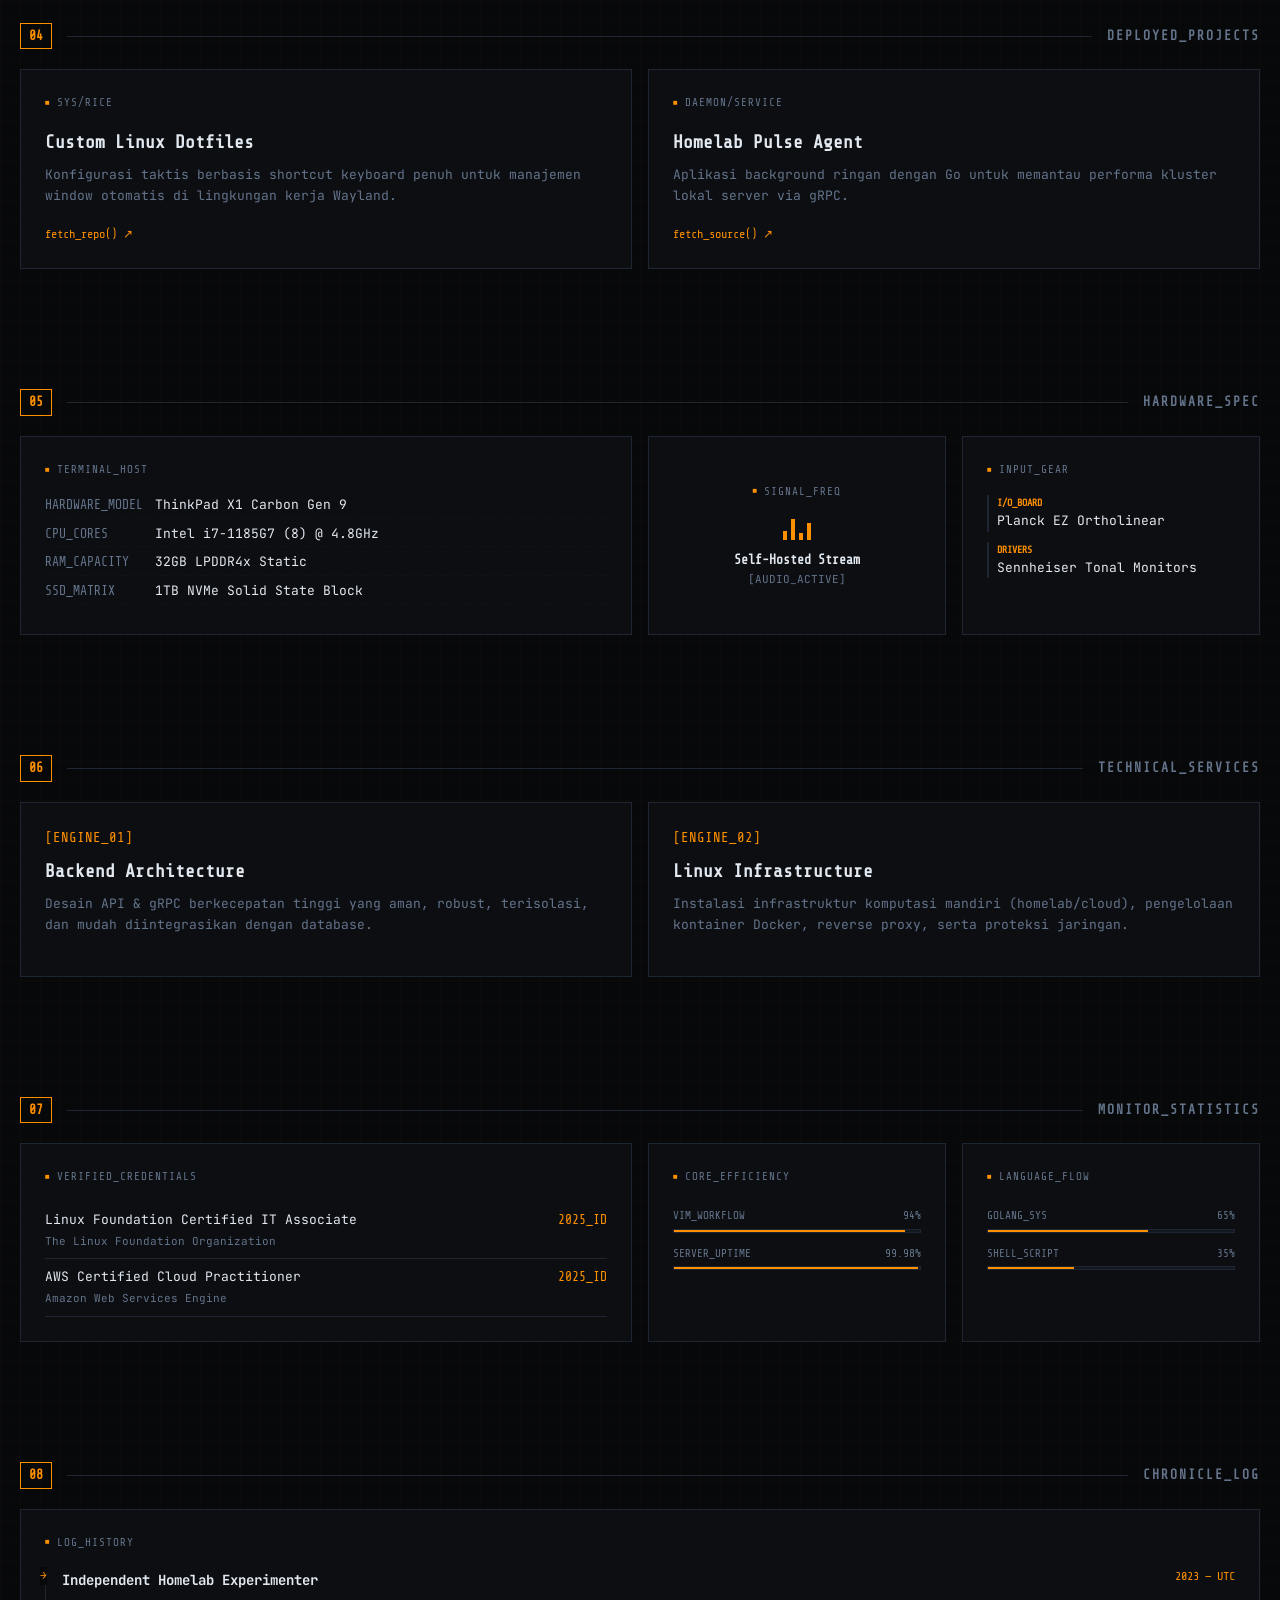
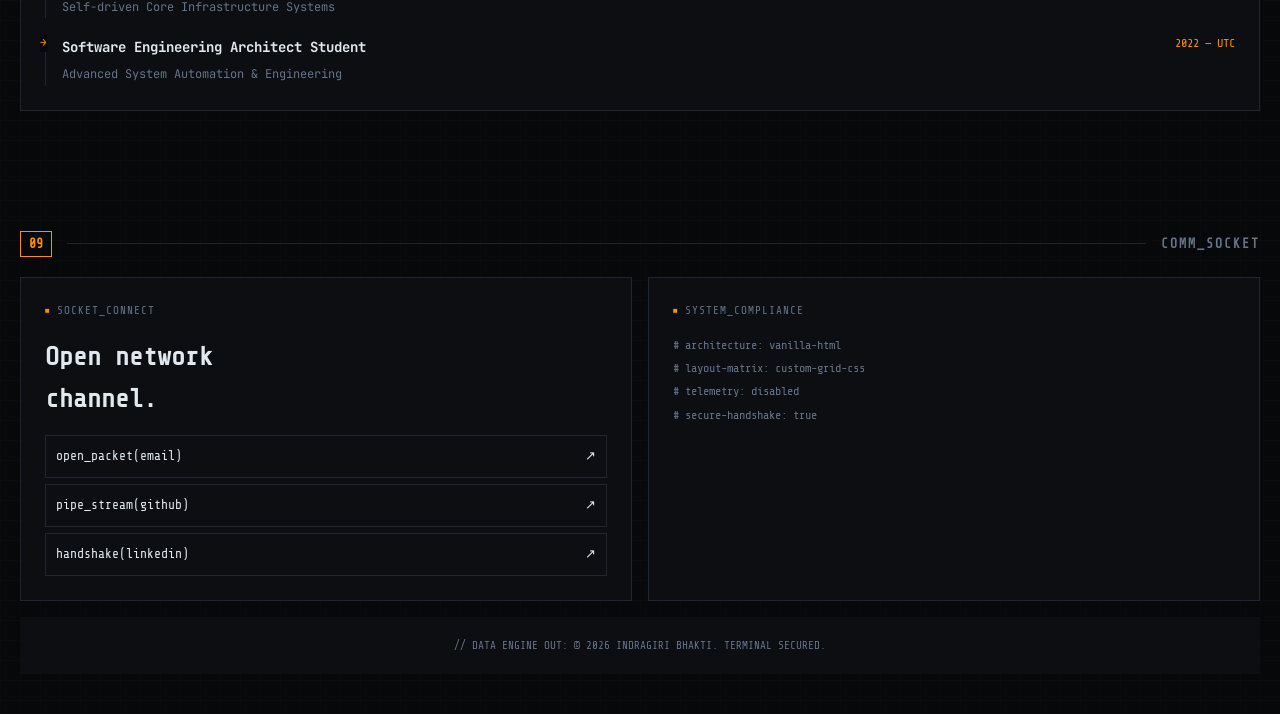
==== commit c96319c8: "iya" ====
--- a/tes.html
+++ b/tes.html
@@ -3,49 +3,49 @@
 <head>
 <meta charset="UTF-8">
 <meta name="viewport" content="width=device-width, initial-scale=1.0">
-<title>Indragiri Bhakti — Portfolio</title>
-<meta name="description" content="Indragiri Bhakti — Software Engineering Student. Linux, self-hosting, and digital minimalism.">
+<title>Indragiri Bhakti — Tactical Portfolio</title>
+<meta name="description" content="Indragiri Bhakti — Technical Command Center. Core architecture, systems, and digital structuralism.">
 
 <link rel="preconnect" href="https://fonts.googleapis.com">
 <link rel="preconnect" href="https://fonts.gstatic.com" crossorigin>
-<link href="https://fonts.googleapis.com/css2?family=Inter:wght=400;500;600;700;800&family=Share+Tech+Mono&display=swap" rel="stylesheet">
+<link href="https://fonts.googleapis.com/css2?family=JetBrains+Mono:wght@300;400;500;700&family=Share+Tech+Mono&display=swap" rel="stylesheet">
 
 <style>
 /* ===================================================
-   ROOT VARIABLES — NOTHING OS THEME
+   ROOT VARIABLES — CYBER TACTICAL BLUEPRINT
 =================================================== */
 :root {
-  --radius-lg: 28px;
-  --radius-md: 20px;
-  --radius-sm: 14px;
-  --gap: 20px;
-  --ease: cubic-bezier(0.22, 1, 0.36, 1);
+  --radius-lg: 0px; /* Sudut tajam untuk kesan industrial/tactile */
+  --radius-md: 0px;
+  --radius-sm: 0px;
+  --gap: 16px;
+  --ease: cubic-bezier(0.16, 1, 0.3, 1);
 }
 
 html[data-theme="dark"] {
-  --bg: #000000;
-  --surface: #111111;
-  --surface-alt: #1a1a1a;
-  --border: #222222;
-  --border-strong: #333333;
-  --text: #ffffff;
-  --text-secondary: #999999;
-  --accent: #ff5d5d;
-  --accent-soft: rgba(255, 93, 93, 0.12);
-  --dot-color: rgba(255, 255, 255, 0.07);
+  --bg: #07080a;
+  --surface: #0c0e12;
+  --surface-alt: #13171f;
+  --border: #1f2633;
+  --border-strong: #ff9100; /* Amber Gold Core */
+  --text: #e2e8f0;
+  --text-secondary: #64748b;
+  --accent: #ff9100;
+  --accent-soft: rgba(212, 120, 0, 0.1);
+  --mesh-color: rgba(255, 145, 0, 0.02);
 }
 
 html[data-theme="light"] {
-  --bg: #ffffff;
-  --surface: #f4f4f4;
-  --surface-alt: #ececec;
-  --border: #dddddd;
-  --border-strong: #cccccc;
-  --text: #000000;
-  --text-secondary: #666666;
-  --accent: #ff3b3b;
-  --accent-soft: rgba(255, 59, 59, 0.08);
-  --dot-color: rgba(0, 0, 0, 0.04);
+  --bg: #f8fafc;
+  --surface: #ffffff;
+  --surface-alt: #f1f5f9;
+  --border: #cbd5e1;
+  --border-strong: #0f172a;
+  --text: #0f172a;
+  --text-secondary: #64748b;
+  --accent: #0f172a;
+  --accent-soft: rgba(15, 23, 42, 0.05);
+  --mesh-color: rgba(0, 0, 0, 0.02);
 }
 
 /* Base Reset & Typography */
@@ -53,415 +53,441 @@
 body {
   background-color: var(--bg);
   color: var(--text);
-  font-family: 'Inter', sans-serif;
+  font-family: 'JetBrains Mono', monospace;
   overflow-x: hidden;
-  line-height: 1.5;
-  transition: background-color 0.4s var(--ease), color 0.4s var(--ease);
+  line-height: 1.6;
+  position: relative;
 }
 .mono { font-family: 'Share Tech Mono', monospace; }
 a { color: inherit; text-decoration: none; }
 
-/* Custom Cursor & Grid Dot Base */
-.dot-bg {
-  background-image: radial-gradient(var(--dot-color) 1.5px, transparent 1.5px);
-  background-size: 16px 16px;
-}
-.cursor-dot, .cursor-ring {
-  position: fixed; top: 0; left: 0; border-radius: 50%; pointer-events: none; z-index: 9999; opacity: 0; transition: opacity 0.3s ease, transform 0.1s ease, width 0.3s, height 0.3s;
-}
-.cursor-dot { width: 6px; height: 6px; background: var(--accent); }
-.cursor-ring { width: 34px; height: 34px; border: 1px solid var(--accent); opacity: 0.4; }
-.cursor-dot.cursor-hover { transform: scale(2.5) translate(-20%, -20%); background: transparent; border: 1px solid var(--accent); }
-.cursor-ring.cursor-hover { transform: scale(1.5) translate(-15%, -15%); background: var(--accent-soft); border-color: transparent; }
-
-/* Topbar & Elements */
-.topbar { display: flex; justify-content: space-between; align-items: center; padding: 30px 40px 10px; max-width: 1400px; margin: 0 auto; }
-.logo { font-family: 'Share Tech Mono', monospace; font-size: 20px; font-weight: 700; letter-spacing: 1px; }
+/* Mesh & Scanline Background */
+.mesh-bg {
+  background-image: linear-gradient(var(--mesh-color) 1px, transparent 1px),
+                    linear-gradient(90deg, var(--mesh-color) 1px, transparent 1px);
+  background-size: 20px 20px;
+}
+body::after {
+  content: " ";
+  display: block;
+  position: fixed;
+  top: 0; left: 0; bottom: 0; right: 0;
+  background: linear-gradient(rgba(18, 16, 16, 0) 50%, rgba(0, 0, 0, 0.15) 50%), linear-gradient(90deg, rgba(255, 0, 0, 0.03), rgba(0, 255, 0, 0.01), rgba(0, 0, 255, 0.03));
+  z-index: 99999;
+  background-size: 100% 3px, 3px 100%;
+  pointer-events: none;
+}
+
+/* Tactical Bracket Box Cursor */
+.cursor-box {
+  position: fixed; top: 0; left: 0; width: 20px; height: 20px;
+  border: 1px solid var(--accent); pointer-events: none; z-index: 9999;
+  opacity: 0; transition: opacity 0.3s ease, width 0.3s var(--ease), height 0.3s var(--ease);
+  transform: translate(-50%, -50%);
+}
+.cursor-box::before {
+  content: '+'; position: absolute; top: 50%; left: 50%;
+  transform: translate(-50%, -50%); color: var(--accent); font-size: 10px;
+}
+.cursor-box.cursor-hover {
+  width: 45px; height: 45px; background: var(--accent-soft);
+  border-style: dashed; animation: rotateSec 4s linear infinite;
+}
+@keyframes rotateSec { 100% { transform: translate(-50%, -50%) rotate(90deg); } }
+
+/* Top Header */
+.topbar { display: flex; justify-content: space-between; align-items: center; padding: 24px 40px; max-width: 1400px; margin: 0 auto; border-bottom: 1px solid var(--border); }
+.logo { font-family: 'Share Tech Mono', monospace; font-size: 22px; font-weight: 700; letter-spacing: 2px; }
 .accent { color: var(--accent); }
-.theme-toggle { background: var(--surface); border: 1px solid var(--border); padding: 8px 16px; border-radius: 30px; display: flex; align-items: center; gap: 8px; font-size: 12px; font-weight: 600; cursor: pointer; color: var(--text); transition: background 0.2s; }
-.theme-toggle:hover { background: var(--surface-alt); }
-.toggle-dot { width: 8px; height: 8px; background: var(--accent); border-radius: 50%; }
-
-.glyph-strip { max-width: 1400px; margin: 0 auto; padding: 15px 40px; font-size: 12px; color: var(--text-secondary); letter-spacing: 2px; white-space: nowrap; overflow: hidden; text-overflow: ellipsis; opacity: 0.5; }
-
-/* Dot Navigation Sidebar */
-.dot-nav { position: fixed; right: 40px; top: 50%; transform: translateY(-50%); display: flex; flex-direction: column; gap: 18px; z-index: 100; }
-.dot-nav-item { background: none; border: none; display: flex; align-items: center; justify-content: flex-end; position: relative; cursor: pointer; padding: 5px 0; }
-.dot-nav-dot { width: 6px; height: 6px; background: var(--border-strong); border-radius: 50%; transition: all 0.3s var(--ease); }
-.dot-nav-label { position: absolute; right: 20px; font-family: 'Share Tech Mono', monospace; font-size: 11px; color: var(--text-secondary); opacity: 0; transform: translateX(10px); transition: all 0.3s var(--ease); pointer-events: none; white-space: nowrap; }
-.dot-nav-item:hover .dot-nav-label, .dot-nav-item.active .dot-nav-label { opacity: 1; transform: translateX(0); }
-.dot-nav-item:hover .dot-nav-dot { background: var(--text); transform: scale(1.5); }
-.dot-nav-item.active .dot-nav-dot { background: var(--accent); transform: scale(2); }
-
-/* Layout Structure & Bento Grid */
-.section-divider { display: flex; align-items: center; gap: 20px; max-width: 1400px; margin: 60px auto 24px; padding: 0 40px; }
-.divider-index { font-size: 14px; color: var(--accent); font-weight: bold; }
-.divider-line { flex-grow: 1; height: 1px; background: var(--border); }
-.divider-title { font-size: 14px; color: var(--text-secondary); letter-spacing: 1px; font-weight: 600; }
-
-.bento-grid { display: grid; grid-template-columns: repeat(4, 1fr); gap: var(--gap); max-width: 1400px; margin: 0 auto; padding: 0 40px 40px; }
-.widget { background: var(--surface); border: 1px solid var(--border); border-radius: var(--radius-lg); padding: 32px; display: flex; flex-direction: column; position: relative; overflow: hidden; transition: border-color 0.3s var(--ease), background-color 0.4s var(--ease); }
-.widget:hover { border-color: var(--border-strong); }
-.widget-label { font-family: 'Share Tech Mono', monospace; font-size: 11px; color: var(--text-secondary); letter-spacing: 1px; margin-bottom: 20px; text-transform: uppercase; }
-
-/* Original Widgets Styles */
-.hero-widget { grid-column: span 3; grid-row: span 2; justify-content: space-between; }
-.hero-title { font-size: clamp(32px, 5vw, 56px); font-weight: 800; line-height: 1.1; letter-spacing: -1px; margin-bottom: 20px; }
-.hero-pills { display: flex; flex-wrap: wrap; gap: 10px; margin-top: 20px; }
-.pill { background: var(--surface-alt); border: 1px solid var(--border); padding: 6px 14px; border-radius: 20px; font-size: 13px; font-weight: 500; }
-.now-widget { grid-column: span 1; grid-row: span 1; }
-.now-list { list-style: none; display: flex; flex-direction: column; gap: 12px; }
-.now-list li { display: flex; flex-direction: column; font-size: 14px; color: var(--text); }
-.now-tag { font-size: 10px; color: var(--accent); font-weight: bold; margin-bottom: 2px; }
-.age-widget, .clock-widget { grid-column: span 1; grid-row: span 1; justify-content: space-between; }
-.big-stat { font-size: 38px; font-weight: 700; font-family: 'Share Tech Mono', monospace; margin: auto 0; }
-.manifesto-widget { grid-column: span 2; grid-row: span 1; font-size: 16px; color: var(--text-secondary); line-height: 1.6; }
-.principles-widget { grid-column: span 2; grid-row: span 1; justify-content: space-between; }
-.principle-items { display: flex; flex-direction: column; gap: 10px; }
-.principle-item { font-size: 15px; font-weight: 500; display: flex; align-items: center; gap: 10px; }
-.neofetch-widget { grid-column: span 2; grid-row: span 1; gap: 6px; }
-.neofetch-row { display: flex; font-size: 14px; margin-bottom: 4px; }
-.neofetch-key { width: 100px; color: var(--accent); }
-.uptime-widget { grid-column: span 1; grid-row: span 1; }
-.stack-widget { grid-column: span 1; grid-row: span 1; }
-.tech-container { display: flex; flex-wrap: wrap; gap: 8px; }
-.tech-tag { font-size: 12px; background: var(--surface-alt); padding: 4px 10px; border-radius: 6px; border: 1px solid var(--border); }
-.project-widget { grid-column: span 2; grid-row: span 1; justify-content: space-between; min-height: 240px; }
-.project-title { font-size: 22px; font-weight: 700; margin-bottom: 8px; }
-.project-desc { font-size: 14px; color: var(--text-secondary); margin-bottom: 16px; }
-.project-link { font-size: 14px; font-weight: 600; color: var(--accent); display: inline-flex; align-items: center; gap: 4px; margin-top: auto; }
+.theme-toggle { background: transparent; border: 1px solid var(--border); padding: 6px 14px; color: var(--text); font-family: 'Share Tech Mono', monospace; font-size: 11px; cursor: pointer; transition: all 0.2s; }
+.theme-toggle:hover { border-color: var(--accent); color: var(--accent); }
+
+.glyph-strip { max-width: 1400px; margin: 0 auto; padding: 10px 40px; font-size: 11px; color: var(--text-secondary); letter-spacing: 4px; border-bottom: 1px dashed var(--border); overflow: hidden; white-space: nowrap; }
+
+/* Tactical Ladder Sidebar Navigation */
+.dot-nav { position: fixed; left: 30px; top: 50%; transform: translateY(-50%); display: flex; flex-direction: column; gap: 4px; z-index: 100; border-left: 1px solid var(--border); padding-left: 10px; }
+.dot-nav-item { background: none; border: none; display: flex; align-items: center; cursor: pointer; text-align: left; padding: 4px 0; color: var(--text-secondary); font-family: 'Share Tech Mono', monospace; font-size: 11px; transition: all 0.2s; }
+.dot-nav-item::before { content: "— "; opacity: 0.5; }
+.dot-nav-item:hover, .dot-nav-item.active { color: var(--accent); padding-left: 6px; }
+.dot-nav-item.active { font-weight: bold; }
+
+/* Sections & Structural Layout */
+.section-divider { display: flex; align-items: center; max-width: 1320px; margin: 80px auto 20px; padding: 0 20px; }
+.divider-index { font-size: 13px; color: var(--accent); font-weight: bold; padding: 2px 8px; border: 1px solid var(--accent); margin-right: 15px; }
+.divider-line { flex-grow: 1; height: 1px; background: var(--border); border-bottom: 1px dashed var(--border); }
+.divider-title { font-size: 13px; color: var(--text-secondary); letter-spacing: 2px; font-weight: 600; padding-left: 15px; }
+
+.bento-grid { display: grid; grid-template-columns: repeat(4, 1fr); gap: var(--gap); max-width: 1320px; margin: 0 auto; padding: 0 20px 40px; }
+.widget { background: var(--surface); border: 1px solid var(--border); padding: 24px; display: flex; flex-direction: column; position: relative; transition: all 0.3s var(--ease); }
+.widget:hover { border-color: var(--border-strong); background-color: var(--surface-alt); }
+
+/* Corner Tech Bracket Elements */
+.widget::before, .widget::after {
+  content: ""; position: absolute; width: 6px; height: 6px; border: inherit; pointer-events: none;
+}
+.widget::before { top: -1px; left: -1px; border-right: none; border-bottom: none; }
+.widget::after { bottom: -1px; right: -1px; border-left: none; border-top: none; }
+
+.widget-label { font-family: 'Share Tech Mono', monospace; font-size: 11px; color: var(--text-secondary); letter-spacing: 1px; margin-bottom: 16px; display: flex; align-items: center; gap: 6px; }
+.widget-label::before { content: "■"; color: var(--accent); font-size: 8px; }
+
+/* Specialized Core Widgets Layout */
+.hero-widget { grid-column: span 3; grid-row: span 2; justify-content: space-between; background: linear-gradient(135deg, var(--surface) 80%, var(--accent-soft)); }
+.hero-title { font-size: clamp(28px, 4vw, 46px); font-weight: 700; line-height: 1.1; letter-spacing: -1px; font-family: 'Share Tech Mono', monospace; }
+.hero-pills { display: flex; flex-wrap: wrap; gap: 8px; margin-top: 20px; }
+.pill { border: 1px solid var(--border); padding: 4px 10px; font-size: 12px; font-family: 'Share Tech Mono', monospace; color: var(--text-secondary); }
+.pill:hover { border-color: var(--accent); color: var(--accent); }
+
+.now-widget { grid-column: span 1; }
+.now-list { list-style: none; display: flex; flex-direction: column; gap: 10px; }
+.now-list li { font-size: 13px; display: flex; flex-direction: column; border-left: 2px solid var(--border); padding-left: 8px; }
+.now-list li:hover { border-left-color: var(--accent); }
+.now-tag { font-size: 10px; color: var(--accent); font-weight: bold; font-family: 'Share Tech Mono', monospace; }
+
+.age-widget, .clock-widget { grid-column: span 1; justify-content: space-between; }
+.big-stat { font-size: 34px; font-weight: 400; font-family: 'Share Tech Mono', monospace; color: var(--accent); text-shadow: 0 0 10px var(--accent-soft); }
+
+.manifesto-widget { grid-column: span 2; font-size: 14px; color: var(--text-secondary); }
+.principles-widget { grid-column: span 2; justify-content: space-between; }
+.principle-items { display: flex; flex-direction: column; gap: 8px; }
+.principle-item { font-size: 14px; display: flex; align-items: center; gap: 10px; font-family: 'Share Tech Mono', monospace; }
+
+.neofetch-widget { grid-column: span 2; }
+.neofetch-row { display: flex; font-size: 13px; margin-bottom: 5px; border-bottom: 1px dashed rgba(255,255,255,0.02); padding-bottom: 2px; }
+.neofetch-key { width: 110px; color: var(--text-secondary); font-family: 'Share Tech Mono', monospace; }
+.neofetch-val { color: var(--text); }
+
+.uptime-widget, .stack-widget { grid-column: span 1; }
+.tech-container { display: flex; flex-wrap: wrap; gap: 6px; }
+.tech-tag { font-size: 11px; border: 1px solid var(--border); padding: 2px 8px; font-family: 'Share Tech Mono', monospace; }
+.tech-tag:hover { background: var(--accent-soft); border-color: var(--accent); }
+
+.project-widget { grid-column: span 2; justify-content: space-between; min-height: 200px; }
+.project-title { font-size: 18px; font-weight: 700; font-family: 'Share Tech Mono', monospace; }
+.project-desc { font-size: 13px; color: var(--text-secondary); margin: 8px 0 16px; }
+.project-link { font-size: 12px; font-family: 'Share Tech Mono', monospace; color: var(--accent); display: inline-flex; align-items: center; gap: 6px; }
+
+/* 05 — WORKSPACE */
+.hardware-widget { grid-column: span 2; }
+.audio-widget { grid-column: span 1; justify-content: center; align-items: center; text-align: center; }
+.gear-widget { grid-column: span 1; }
+
+.audio-visualizer { display: flex; gap: 4px; align-items: flex-end; height: 24px; margin-bottom: 10px; }
+.audio-visualizer .bar { width: 4px; background: var(--accent); animation: soundBounce 1s ease-in-out infinite alternate; }
+.audio-visualizer .bar:nth-child(1) { height: 40%; animation-delay: 0.2s; }
+.audio-visualizer .bar:nth-child(2) { height: 90%; animation-delay: 0.4s; }
+.audio-visualizer .bar:nth-child(3) { height: 30%; animation-delay: 0.1s; }
+.audio-visualizer .bar:nth-child(4) { height: 70%; animation-delay: 0.3s; }
+@keyframes soundBounce { 0% { height: 15%; } 100% { height: 100%; } }
+
+/* 06 — SERVICES */
+.service-card { grid-column: span 2; }
+.service-icon { font-family: 'Share Tech Mono', monospace; font-size: 14px; color: var(--accent); margin-bottom: 8px; }
+
+/* 07 — CREDENTIALS */
+.cert-widget { grid-column: span 2; }
+.cert-item { display: flex; justify-content: space-between; padding: 8px 0; border-bottom: 1px solid var(--border); font-size: 13px; }
+.cert-issuer { color: var(--text-secondary); font-size: 11px; margin-top: 2px; }
+.stat-bar-widget { grid-column: span 1; }
+.stat-bar-wrapper { display: flex; flex-direction: column; gap: 12px; margin-top: 5px; }
+.progress-container { width: 100%; }
+.progress-labels { display: flex; justify-content: space-between; font-size: 11px; margin-bottom: 4px; font-family: 'Share Tech Mono', monospace; color: var(--text-secondary); }
+.progress-bg { width: 100%; height: 4px; background: var(--surface-alt); border: 1px solid var(--border); }
+.progress-fill { height: 100%; background: var(--accent); }
+
+/* 08 — JOURNEY */
 .timeline-widget { grid-column: span 4; }
-.timeline { display: flex; flex-direction: column; gap: 24px; position: relative; }
-.timeline-item { display: flex; justify-content: space-between; border-bottom: 1px solid var(--border); padding-bottom: 16px; }
-.timeline-left { display: flex; flex-direction: column; }
-.timeline-role { font-size: 16px; font-weight: 700; }
-.timeline-company { font-size: 14px; color: var(--text-secondary); }
-.timeline-date { font-family: 'Share Tech Mono', monospace; font-size: 14px; color: var(--accent); }
+.timeline { display: flex; flex-direction: column; gap: 16px; }
+.timeline-item { display: flex; justify-content: space-between; border-left: 1px solid var(--border); padding-left: 16px; position: relative; }
+.timeline-item::before { content: "→"; position: absolute; left: -6px; top: 0; color: var(--accent); font-size: 11px; background: var(--bg); }
+.timeline-role { font-size: 14px; font-weight: 700; }
+.timeline-company { font-size: 12px; color: var(--text-secondary); }
+.timeline-date { font-family: 'Share Tech Mono', monospace; font-size: 12px; color: var(--accent); }
+
+/* 09 — CONTACT */
 .contact-widget { grid-column: span 2; justify-content: space-between; }
-.contact-title { font-size: 32px; font-weight: 800; }
-.contact-links { display: flex; flex-direction: column; gap: 10px; margin-top: 20px; }
-.contact-link { display: flex; justify-content: space-between; padding: 12px 16px; background: var(--surface-alt); border: 1px solid var(--border); border-radius: var(--radius-sm); font-weight: 600; }
+.contact-title { font-size: 26px; font-weight: 700; font-family: 'Share Tech Mono', monospace; }
+.contact-links { display: flex; flex-direction: column; gap: 6px; margin-top: 16px; }
+.contact-link { display: flex; justify-content: space-between; padding: 10px; border: 1px solid var(--border); font-size: 13px; font-family: 'Share Tech Mono', monospace; }
+.contact-link:hover { border-color: var(--accent); background: var(--accent-soft); }
 .meta-widget { grid-column: span 2; }
-.meta-list { display: flex; flex-direction: column; gap: 8px; font-size: 14px; color: var(--text-secondary); }
-.footer-widget { grid-column: span 4; text-align: center; padding: 24px; color: var(--text-secondary); font-size: 12px; border: none; background: none; }
-
-/* ===================================================
-   NEW ADDED SECTIONS WIDGETS
-=================================================== */
-/* Section 06: Workspace Grid placements */
-.hardware-widget { grid-column: span 2; grid-row: span 1; }
-.audio-widget { grid-column: span 1; grid-row: span 1; justify-content: center; align-items: center; text-align: center; }
-.gear-widget { grid-column: span 1; grid-row: span 1; }
-
-.audio-visualizer { display: flex; gap: 5px; align-items: flex-end; height: 28px; justify-content: center; }
-.audio-visualizer .bar { width: 5px; background: var(--accent); border-radius: 2px; animation: soundBounce 1.2s ease-in-out infinite alternate; }
-.audio-visualizer .bar:nth-child(1) { height: 60%; animation-delay: 0.1s; }
-.audio-visualizer .bar:nth-child(2) { height: 100%; animation-delay: 0.3s; }
-.audio-visualizer .bar:nth-child(3) { height: 40%; animation-delay: 0.0s; }
-.audio-visualizer .bar:nth-child(4) { height: 80%; animation-delay: 0.2s; }
-
-@keyframes soundBounce { 0% { height: 20%; } 100% { height: 100%; } }
-
-/* Section 07: Services */
-.service-card { grid-column: span 2; justify-content: space-between; }
-.service-icon { font-size: 24px; color: var(--accent); margin-bottom: 12px; font-family: 'Share Tech Mono', monospace; }
-
-/* Section 08: Certifications & Stats */
-.cert-widget { grid-column: span 2; }
-.cert-item { display: flex; justify-content: space-between; align-items: center; padding: 8px 0; border-bottom: 1px dashed var(--border); font-size: 14px; }
-.cert-item:last-child { border-bottom: none; }
-.cert-issuer { color: var(--text-secondary); font-size: 12px; }
-.stat-bar-widget { grid-column: span 1; }
-.stat-bar-wrapper { margin-top: 10px; display: flex; flex-direction: column; gap: 14px; }
-.progress-container { width: 100%; }
-.progress-labels { display: flex; justify-content: space-between; font-size: 11px; margin-bottom: 4px; color: var(--text-secondary); }
-.progress-bg { width: 100%; height: 6px; background: var(--surface-alt); border-radius: 3px; overflow: hidden; }
-.progress-fill { height: 100%; background: var(--accent); border-radius: 3px; }
+.meta-list { display: flex; flex-direction: column; gap: 4px; font-size: 12px; color: var(--text-secondary); }
+.footer-widget { grid-column: span 4; text-align: center; border: none; font-size: 11px; color: var(--text-secondary); padding: 20px 0; }
 
 /* ===================================================
    RESPONSIVE — TABLET & MOBILE
 =================================================== */
 @media (max-width: 1024px) {
-  .bento-grid { grid-template-columns: repeat(2, 1fr); padding: 0 24px 24px; }
-  .hero-widget, .timeline-widget, .footer-widget { grid-column: span 2; }
-  .manifesto-widget, .principles-widget, .neofetch-widget, .project-widget, .contact-widget, .meta-widget, .hardware-widget, .service-card, .cert-widget { grid-column: span 2; }
+  .bento-grid { grid-template-columns: repeat(2, 1fr); }
+  .hero-widget, .timeline-widget, .footer-widget, .manifesto-widget, .principles-widget, .neofetch-widget, .project-widget, .contact-widget, .meta-widget, .hardware-widget, .service-card, .cert-widget { grid-column: span 2; }
   .now-widget, .age-widget, .clock-widget, .uptime-widget, .stack-widget, .audio-widget, .gear-widget, .stat-bar-widget { grid-column: span 1; }
   .dot-nav { display: none; }
 }
 
 @media (max-width: 640px) {
-  :root { --gap: 14px; }
-  .topbar { padding: 20px 18px 8px; }
-  .glyph-strip { padding: 10px 18px; }
-  .section-divider { margin: 40px 18px 16px; padding: 0 18px; }
-  .bento-grid { grid-template-columns: 1fr; padding: 0 18px; }
-  .widget, .hero-widget, .now-widget, .age-widget, .clock-widget, .manifesto-widget, .principles-widget, .neofetch-widget, .uptime-widget, .stack-widget, .tech-widget, .skills-widget, .project-widget, .timeline-widget, .contact-widget, .meta-widget, .footer-widget, .hardware-widget, .audio-widget, .gear-widget, .service-card, .cert-widget, .stat-bar-widget { grid-column: span 1; grid-row: span 1; }
-  .widget { padding: 22px; border-radius: var(--radius-md); }
-  .hero-title { font-size: 28px; }
-  .big-stat { font-size: 32px; }
+  .bento-grid { grid-template-columns: 1fr; padding: 0 16px; }
+  .widget, .hero-widget, .now-widget, .age-widget, .clock-widget, .manifesto-widget, .principles-widget, .neofetch-widget, .uptime-widget, .stack-widget, .project-widget, .timeline-widget, .contact-widget, .meta-widget, .footer-widget, .hardware-widget, .audio-widget, .gear-widget, .service-card, .cert-widget, .stat-bar-widget { grid-column: span 1; }
+  .topbar { padding: 20px; }
 }
 </style>
 </head>
-<body>
-
-  <div class="cursor-dot" id="cursorDot"></div>
-  <div class="cursor-ring" id="cursorRing"></div>
+<body class="mesh-bg">
+
+  <div class="cursor-box" id="cursorBox"></div>
 
   <div class="glyph-strip" id="glyphStrip"></div>
 
   <header class="topbar">
-    <div class="logo">INDRA<span class="accent">.</span></div>
-    <button class="theme-toggle" id="themeToggle" aria-label="Toggle light/dark theme" data-cursor="hover">
-      <span class="toggle-dot"></span>
-      <span id="toggleLabel" class="mono">DARK</span>
+    <div class="logo">CORE<span class="accent">//</span>SYS</div>
+    <button class="theme-toggle" id="themeToggle" data-cursor="hover">
+      MODE: <span id="toggleLabel">DARK_CON</span>
     </button>
   </header>
 
   <nav class="dot-nav" id="dotNav">
-    <button class="dot-nav-item active" data-target="profile" data-cursor="hover" aria-label="Go to Profile"><span class="dot-nav-dot"></span><span class="dot-nav-label">PROFILE</span></button>
-    <button class="dot-nav-item" data-target="philosophy" data-cursor="hover" aria-label="Go to Philosophy"><span class="dot-nav-dot"></span><span class="dot-nav-label">PHILOSOPHY</span></button>
-    <button class="dot-nav-item" data-target="stack" data-cursor="hover" aria-label="Go to Stack"><span class="dot-nav-dot"></span><span class="dot-nav-label">TECH STACK</span></button>
-    <button class="dot-nav-item" data-target="projects" data-cursor="hover" aria-label="Go to Projects"><span class="dot-nav-dot"></span><span class="dot-nav-label">PROJECTS</span></button>
-    <button class="dot-nav-item" data-target="workspace" data-cursor="hover" aria-label="Go to Workspace"><span class="dot-nav-dot"></span><span class="dot-nav-label">WORKSPACE</span></button>
-    <button class="dot-nav-item" data-target="services" data-cursor="hover" aria-label="Go to Services"><span class="dot-nav-dot"></span><span class="dot-nav-label">SERVICES</span></button>
-    <button class="dot-nav-item" data-target="certs" data-cursor="hover" aria-label="Go to Certifications"><span class="dot-nav-dot"></span><span class="dot-nav-label">CREDENTIALS</span></button>
-    <button class="dot-nav-item" data-target="journey" data-cursor="hover" aria-label="Go to Journey"><span class="dot-nav-dot"></span><span class="dot-nav-label">JOURNEY</span></button>
-    <button class="dot-nav-item" data-target="contact" data-cursor="hover" aria-label="Go to Contact"><span class="dot-nav-dot"></span><span class="dot-nav-label">CONTACT</span></button>
+    <button class="dot-nav-item active" data-target="profile">01_INIT</button>
+    <button class="dot-nav-item" data-target="philosophy">02_MIND</button>
+    <button class="dot-nav-item" data-target="stack">03_ENV</button>
+    <button class="dot-nav-item" data-target="projects">04_REPOS</button>
+    <button class="dot-nav-item" data-target="workspace">05_GEAR</button>
+    <button class="dot-nav-item" data-target="services">06_SERV</button>
+    <button class="dot-nav-item" data-target="certs">07_STAT</button>
+    <button class="dot-nav-item" data-target="journey">08_PATH</button>
+    <button class="dot-nav-item" data-target="contact">09_COMM</button>
   </nav>
 
   <div class="section-divider">
-    <span class="divider-index mono">/// 01</span>
-    <span class="divider-line"></span>
-    <span class="divider-title mono">PROFILE</span>
+    <span class="divider-index mono">01</span>
+    <span class="divider-line"></span>
+    <span class="divider-title mono">IDENTITY_MATRIX</span>
   </div>
 
   <main class="bento-grid" id="profile">
     <article class="widget hero-widget">
       <div>
-        <p class="widget-label">INTRODUCTION</p>
-        <h1 class="hero-title">Indragiri Bhakti<br><span class="text-secondary">Software Engineering Student.</span></h1>
-        <p style="color: var(--text-secondary); max-width: 540px; font-size: 15px;">Focusing on Linux ricing, secure self-hosting infrastructure, architectures, and intentional digital minimalism.</p>
+        <p class="widget-label">SYS_INFO</p>
+        <h1 class="hero-title">INDRAGIRI BHAKTI<br><span class="text-secondary">SOFTWARE ENGINEERING</span></h1>
+        <p style="color: var(--text-secondary); max-width: 580px; font-size: 13px; margin-top: 10px;">Membangun sistem modular, kustomisasi kernel/desktop Linux ricing, manajemen homelab mandiri, serta arsitektur backend minimalis.</p>
       </div>
       <div class="hero-pills">
-        <span class="pill">Sysadmin</span>
-        <span class="pill">Backend Dev</span>
-        <span class="pill">Linux Enthusiast</span>
-        <span class="pill">Minimalist</span>
-      </div>
-    </article>
-
-    <article class="widget now-widget dot-bg" data-cursor="hover">
-      <p class="widget-label">NOW</p>
+        <span class="pill">/sys/admin</span>
+        <span class="pill">/dev/backend</span>
+        <span class="pill">/etc/dotfiles</span>
+        <span class="pill">/var/minimal</span>
+      </div>
+    </article>
+
+    <article class="widget now-widget" data-cursor="hover">
+      <p class="widget-label">CURRENT_OPS</p>
       <ul class="now-list">
-        <li><span class="now-tag mono">LEARNING</span><span>Docker & CI/CD</span></li>
-        <li><span class="now-tag mono">READING</span><span>Digital Minimalism</span></li>
-        <li><span class="now-tag mono">STATUS</span><span>Open to Freelance</span></li>
+        <li><span class="now-tag">ENV_BUILD</span><span>Docker Orchestration</span></li>
+        <li><span class="now-tag">DOCUMENT</span><span>Digital Structuralism</span></li>
+        <li><span class="now-tag">NET_STAT</span><span>Available for Tasks</span></li>
       </ul>
     </article>
 
     <article class="widget age-widget" data-cursor="hover">
-      <p class="widget-label">AGE</p>
+      <p class="widget-label">ENGINE_UPTIME</p>
       <div class="big-stat" id="ageDisplay">00.000000000</div>
-      <p style="font-size: 11px; color: var(--text-secondary);" class="mono">LIVE COUNTER</p>
+      <p style="font-size: 10px; color: var(--text-secondary);" class="mono">REALTIME_AGE_VAL</p>
     </article>
 
     <article class="widget clock-widget" data-cursor="hover">
-      <p class="widget-label">LOCAL TIME</p>
+      <p class="widget-label">LOCAL_EPOCH</p>
       <div class="big-stat" id="clockDisplay">00:00:00</div>
-      <p style="font-size: 11px; color: var(--text-secondary);" class="mono">WIB / GMT+7</p>
+      <p style="font-size: 10px; color: var(--text-secondary);" class="mono">ZONE_WIB_GMT+7</p>
     </article>
   </main>
 
   <div class="section-divider">
-    <span class="divider-index mono">/// 02</span>
-    <span class="divider-line"></span>
-    <span class="divider-title mono">PHILOSOPHY</span>
+    <span class="divider-index mono">02</span>
+    <span class="divider-line"></span>
+    <span class="divider-title mono">CORE_THOUGHTS</span>
   </div>
 
   <section class="bento-grid" id="philosophy">
     <article class="widget manifesto-widget">
-      <p class="widget-label">MANIFESTO</p>
-      <p>Computers should adapt to humans, not the other way around. I build interfaces that are clear and clean, omitting bloatware. My setups utilize keyboard-driven workflows to guarantee speed and focus, minimizing friction between thought and production.</p>
+      <p class="widget-label">MANIFESTO.md</p>
+      <p>Mesin harus bekerja seefisien mungkin tanpa adanya instruksi sekunder yang tidak esensial. Kecepatan eksekusi dibangun dari alur kerja keyboard-driven bebas distorsi visual.</p>
     </article>
 
     <article class="widget principles-widget">
-      <p class="widget-label">CORE PRINCIPLES</p>
+      <p class="widget-label">PROTOCOL_RULES</p>
       <div class="principle-items">
-        <div class="principle-item"><span class="accent mono">[1]</span> Functional Aesthetics</div>
-        <div class="principle-item"><span class="accent mono">[2]</span> Offline-First Mindset</div>
-        <div class="principle-item"><span class="accent mono">[3]</span> Extreme Keyboard Efficiency</div>
-      </div>
-    </article>
-  </section>
-
-  <div class="section-divider">
-    <span class="divider-index mono">/// 03</span>
-    <span class="divider-line"></span>
-    <span class="divider-title mono">TECH STACK</span>
+        <div class="principle-item"><span class="accent">[01]</span> Form Follows Function</div>
+        <div class="principle-item"><span class="accent">[02]</span> Self-Hosted Independence</div>
+        <div class="principle-item"><span class="accent">[03]</span> Total Keyboard Dominance</div>
+      </div>
+    </article>
+  </section>
+
+  <div class="section-divider">
+    <span class="divider-index mono">03</span>
+    <span class="divider-line"></span>
+    <span class="divider-title mono">TECH_STACK</span>
   </div>
 
   <section class="bento-grid" id="stack">
     <article class="widget neofetch-widget" data-cursor="hover">
-      <p class="widget-label">ENVIRONMENT</p>
-      <div class="neofetch-row"><span class="neofetch-key mono">OS</span><span class="neofetch-val mono">Arch Linux x86_64</span></div>
-      <div class="neofetch-row"><span class="neofetch-key mono">WM</span><span class="neofetch-val mono">Hyprland (Wayland)</span></div>
-      <div class="neofetch-row"><span class="neofetch-key mono">Shell</span><span class="neofetch-val mono">Zsh + Starship</span></div>
-      <div class="neofetch-row"><span class="neofetch-key mono">Editor</span><span class="neofetch-val mono">Neovim (LazyVim)</span></div>
+      <p class="widget-label">NEOFETCH_OUTPUT</p>
+      <div class="neofetch-row"><span class="neofetch-key">OPERATING_SYS</span><span class="neofetch-val">Arch Linux x86_64</span></div>
+      <div class="neofetch-row"><span class="neofetch-key">COMPOSITOR</span><span class="neofetch-val">Hyprland (Wayland)</span></div>
+      <div class="neofetch-row"><span class="neofetch-key">SHELL_TYPE</span><span class="neofetch-val">Zsh + Starship Prompter</span></div>
+      <div class="neofetch-row"><span class="neofetch-key">IDE_CORE</span><span class="neofetch-val">Neovim (LazyVim Ecosystem)</span></div>
     </article>
 
     <article class="widget uptime-widget">
       <p class="widget-label">INFRASTRUCTURE</p>
       <div class="tech-container">
-        <span class="tech-tag">Docker</span>
-        <span class="tech-tag">Nginx</span>
-        <span class="tech-tag">Proxmox</span>
-        <span class="tech-tag">Cloudflare</span>
+        <span class="tech-tag">Docker Container</span>
+        <span class="tech-tag">Nginx Ingress</span>
+        <span class="tech-tag">Proxmox VE</span>
+        <span class="tech-tag">Cloudflare API</span>
       </div>
     </article>
 
     <article class="widget stack-widget">
-      <p class="widget-label">LANGUAGES</p>
+      <p class="widget-label">COMPILERS_LANG</p>
       <div class="tech-container">
-        <span class="tech-tag">Go</span>
+        <span class="tech-tag">Golang</span>
         <span class="tech-tag">Node.js</span>
         <span class="tech-tag">TypeScript</span>
-        <span class="tech-tag">Python</span>
-        <span class="tech-tag">HTML/CSS</span>
-      </div>
-    </article>
-  </section>
-
-  <div class="section-divider">
-    <span class="divider-index mono">/// 04</span>
-    <span class="divider-line"></span>
-    <span class="divider-title mono">SELECTED PROJECTS</span>
+        <span class="tech-tag">Python3</span>
+      </div>
+    </article>
+  </section>
+
+  <div class="section-divider">
+    <span class="divider-index mono">04</span>
+    <span class="divider-line"></span>
+    <span class="divider-title mono">DEPLOYED_PROJECTS</span>
   </div>
 
   <section class="bento-grid" id="projects">
     <article class="widget project-widget" data-cursor="hover">
       <div>
-        <p class="widget-label">SELF-HOSTED / NETWORK</p>
-        <h3 class="project-title">Dotfiles & Hyprland Rice</h3>
-        <p class="project-desc">Fully customized keyboard-driven Arch Linux configuration featuring Hyprland, Waybar, and custom rofi scripts.</p>
-      </div>
-      <a href="#" class="project-link">View Repository <span>↗</span></a>
+        <p class="widget-label">SYS/RICE</p>
+        <h3 class="project-title">Custom Linux Dotfiles</h3>
+        <p class="project-desc">Konfigurasi taktis berbasis shortcut keyboard penuh untuk manajemen window otomatis di lingkungan kerja Wayland.</p>
+      </div>
+      <a href="#" class="project-link">fetch_repo() <span>↗</span></a>
     </article>
 
     <article class="widget project-widget" data-cursor="hover">
       <div>
-        <p class="widget-label">BACKEND APPLICATION</p>
-        <h3 class="project-title">Homelab Monitoring Agent</h3>
-        <p class="project-desc">Lightweight metrics daemon written in Go, streaming server metrics into a self-hosted TUI dashboard via gRPC.</p>
-      </div>
-      <a href="#" class="project-link">View Source <span>↗</span></a>
-    </article>
-  </section>
-
-  <div class="section-divider">
-    <span class="divider-index mono">/// 05</span>
-    <span class="divider-line"></span>
-    <span class="divider-title mono">WORKSPACE & GEAR</span>
+        <p class="widget-label">DAEMON/SERVICE</p>
+        <h3 class="project-title">Homelab Pulse Agent</h3>
+        <p class="project-desc">Aplikasi background ringan dengan Go untuk memantau performa kluster lokal server via gRPC.</p>
+      </div>
+      <a href="#" class="project-link">fetch_source() <span>↗</span></a>
+    </article>
+  </section>
+
+  <div class="section-divider">
+    <span class="divider-index mono">05</span>
+    <span class="divider-line"></span>
+    <span class="divider-title mono">HARDWARE_SPEC</span>
   </div>
 
   <section class="bento-grid" id="workspace">
     <article class="widget hardware-widget" data-cursor="hover">
-      <p class="widget-label">HARDWARE SPECTRA</p>
-      <div class="neofetch-row"><span class="neofetch-key mono">HOST</span><span class="neofetch-val mono">ThinkPad X1 Carbon Gen 9</span></div>
-      <div class="neofetch-row"><span class="neofetch-key mono">CPU</span><span class="neofetch-val mono">Intel i7-1185G7 (8) @ 4.8GHz</span></div>
-      <div class="neofetch-row"><span class="neofetch-key mono">RAM</span><span class="neofetch-val mono">32GB LPDDR4x</span></div>
-      <div class="neofetch-row"><span class="neofetch-key mono">STORAGE</span><span class="neofetch-val mono">1TB NVMe Samsung EVO</span></div>
-    </article>
-
-    <article class="widget audio-widget dot-bg" data-cursor="hover">
-      <p class="widget-label">NOW PLAYING</p>
+      <p class="widget-label">TERMINAL_HOST</p>
+      <div class="neofetch-row"><span class="neofetch-key">HARDWARE_MODEL</span><span class="neofetch-val">ThinkPad X1 Carbon Gen 9</span></div>
+      <div class="neofetch-row"><span class="neofetch-key">CPU_CORES</span><span class="neofetch-val">Intel i7-1185G7 (8) @ 4.8GHz</span></div>
+      <div class="neofetch-row"><span class="neofetch-key">RAM_CAPACITY</span><span class="neofetch-val">32GB LPDDR4x Static</span></div>
+      <div class="neofetch-row"><span class="neofetch-key">SSD_MATRIX</span><span class="neofetch-val">1TB NVMe Solid State Block</span></div>
+    </article>
+
+    <article class="widget audio-widget" data-cursor="hover">
+      <p class="widget-label">SIGNAL_FREQ</p>
       <div class="audio-visualizer">
         <span class="bar"></span><span class="bar"></span><span class="bar"></span><span class="bar"></span>
       </div>
-      <p class="project-title" style="margin-top: 14px; margin-bottom: 4px; font-size: 15px;">Ambient Noise</p>
-      <p style="margin-top: 0; font-size: 12px; color:var(--text-secondary)">self-hosted stream</p>
+      <p class="project-title" style="font-size: 13px;">Self-Hosted Stream</p>
+      <p style="font-size: 11px; color:var(--text-secondary)">[AUDIO_ACTIVE]</p>
     </article>
 
     <article class="widget gear-widget" data-cursor="hover">
-      <p class="widget-label">PERIPHERALS</p>
+      <p class="widget-label">INPUT_GEAR</p>
       <ul class="now-list">
-        <li><span class="now-tag mono">KEYBOARD</span><span>Planck EZ (Ortholinear)</span></li>
-        <li><span class="now-tag mono">AUDIO</span><span>Sennheiser HD 560S</span></li>
+        <li><span class="now-tag">I/O_BOARD</span><span>Planck EZ Ortholinear</span></li>
+        <li><span class="now-tag">DRIVERS</span><span>Sennheiser Tonal Monitors</span></li>
       </ul>
     </article>
   </section>
 
   <div class="section-divider">
-    <span class="divider-index mono">/// 06</span>
-    <span class="divider-line"></span>
-    <span class="divider-title mono">SERVICES</span>
+    <span class="divider-index mono">06</span>
+    <span class="divider-line"></span>
+    <span class="divider-title mono">TECHNICAL_SERVICES</span>
   </div>
 
   <section class="bento-grid" id="services">
     <article class="widget service-card" data-cursor="hover">
       <div>
-        <div class="service-icon">[01]</div>
+        <div class="service-icon">[ENGINE_01]</div>
         <h3 class="project-title">Backend Architecture</h3>
-        <p class="project-desc">Mendesain RESTful API & gRPC yang cepat, aman, dan modular menggunakan Go atau Node.js dengan database terisolasi.</p>
+        <p class="project-desc">Desain API & gRPC berkecepatan tinggi yang aman, robust, terisolasi, dan mudah diintegrasikan dengan database.</p>
       </div>
     </article>
 
     <article class="widget service-card" data-cursor="hover">
       <div>
-        <div class="service-icon">[02]</div>
-        <h3 class="project-title">Linux Sysadmin & Homelab</h3>
-        <p class="project-desc">Setup infrastruktur server lokal/cloud mandiri (self-hosting), manajemen kontainer Docker, reverse proxy, dan hardened firewall.</p>
-      </div>
-    </article>
-  </section>
-
-  <div class="section-divider">
-    <span class="divider-index mono">/// 07</span>
-    <span class="divider-line"></span>
-    <span class="divider-title mono">CREDENTIALS & STATS</span>
+        <div class="service-icon">[ENGINE_02]</div>
+        <h3 class="project-title">Linux Infrastructure</h3>
+        <p class="project-desc">Instalasi infrastruktur komputasi mandiri (homelab/cloud), pengelolaan kontainer Docker, reverse proxy, serta proteksi jaringan.</p>
+      </div>
+    </article>
+  </section>
+
+  <div class="section-divider">
+    <span class="divider-index mono">07</span>
+    <span class="divider-line"></span>
+    <span class="divider-title mono">MONITOR_STATISTICS</span>
   </div>
 
   <section class="bento-grid" id="certs">
     <article class="widget cert-widget">
-      <p class="widget-label">CERTIFICATIONS</p>
+      <p class="widget-label">VERIFIED_CREDENTIALS</p>
       <div class="cert-item">
         <div>
           <div>Linux Foundation Certified IT Associate</div>
-          <div class="cert-issuer">The Linux Foundation</div>
-        </div>
-        <div class="mono accent">2025</div>
+          <div class="cert-issuer">The Linux Foundation Organization</div>
+        </div>
+        <div class="mono accent">2025_ID</div>
       </div>
       <div class="cert-item">
         <div>
           <div>AWS Certified Cloud Practitioner</div>
-          <div class="cert-issuer">Amazon Web Services</div>
-        </div>
-        <div class="mono accent">2025</div>
+          <div class="cert-issuer">Amazon Web Services Engine</div>
+        </div>
+        <div class="mono accent">2025_ID</div>
       </div>
     </article>
 
     <article class="widget stat-bar-widget">
-      <p class="widget-label">RESOURCE MONITOR</p>
+      <p class="widget-label">CORE_EFFICIENCY</p>
       <div class="stat-bar-wrapper">
         <div class="progress-container">
-          <div class="progress-labels"><span class="mono">VIM EFFICIENCY</span><span class="mono">94%</span></div>
+          <div class="progress-labels"><span>VIM_WORKFLOW</span><span>94%</span></div>
           <div class="progress-bg"><div class="progress-fill" style="width: 94%;"></div></div>
         </div>
         <div class="progress-container">
-          <div class="progress-labels"><span class="mono">HOMELAB UPTIME</span><span class="mono">99.98%</span></div>
-          <div class="progress-bg"><div class="progress-fill" style="width: 99.98%;"></div></div>
+          <div class="progress-labels"><span>SERVER_UPTIME</span><span>99.98%</span></div>
+          <div class="progress-bg"><div class="progress-fill" style="width: 99%;"></div></div>
         </div>
       </div>
     </article>
 
     <article class="widget stat-bar-widget">
-      <p class="widget-label">LANGUAGE SHARE</p>
+      <p class="widget-label">LANGUAGE_FLOW</p>
       <div class="stat-bar-wrapper">
         <div class="progress-container">
-          <div class="progress-labels"><span class="mono">GO / BACKEND</span><span class="mono">65%</span></div>
+          <div class="progress-labels"><span>GOLANG_SYS</span><span>65%</span></div>
           <div class="progress-bg"><div class="progress-fill" style="width: 65%;"></div></div>
         </div>
         <div class="progress-container">
-          <div class="progress-labels"><span class="mono">SHELL SCRIPT</span><span class="mono">35%</span></div>
+          <div class="progress-labels"><span>SHELL_SCRIPT</span><span>35%</span></div>
           <div class="progress-bg"><div class="progress-fill" style="width: 35%;"></div></div>
         </div>
       </div>
@@ -469,94 +495,90 @@
   </section>
 
   <div class="section-divider">
-    <span class="divider-index mono">/// 08</span>
-    <span class="divider-line"></span>
-    <span class="divider-title mono">JOURNEY</span>
+    <span class="divider-index mono">08</span>
+    <span class="divider-line"></span>
+    <span class="divider-title mono">CHRONICLE_LOG</span>
   </div>
 
   <section class="bento-grid" id="journey">
     <article class="widget timeline-widget">
-      <p class="widget-label">TIMELINE</p>
+      <p class="widget-label">LOG_HISTORY</p>
       <div class="timeline">
         <div class="timeline-item">
           <div class="timeline-left">
-            <span class="timeline-role">Independent Homelab Experimenter</span>
-            <span class="timeline-company">Self-driven Infrastructure Project</span>
+            <span class="timeline-role">Independent Homelab Experimenter</span><br>
+            <span class="timeline-company">Self-driven Core Infrastructure Systems</span>
           </div>
-          <span class="timeline-date">2023 — PRESENT</span>
+          <span class="timeline-date">2023 — UTC</span>
         </div>
         <div class="timeline-item">
           <div class="timeline-left">
-            <span class="timeline-role">Software Engineering Student</span>
-            <span class="timeline-company">Vocational / Academic Study</span>
+            <span class="timeline-role">Software Engineering Architect Student</span><br>
+            <span class="timeline-company">Advanced System Automation & Engineering</span>
           </div>
-          <span class="timeline-date">2022 — PRESENT</span>
-        </div>
-      </div>
-    </article>
-  </section>
-
-  <div class="section-divider">
-    <span class="divider-index mono">/// 09</span>
-    <span class="divider-line"></span>
-    <span class="divider-title mono">CONTACT</span>
+          <span class="timeline-date">2022 — UTC</span>
+        </div>
+      </div>
+    </article>
+  </section>
+
+  <div class="section-divider">
+    <span class="divider-index mono">09</span>
+    <span class="divider-line"></span>
+    <span class="divider-title mono">COMM_SOCKET</span>
   </div>
 
   <section class="bento-grid" id="contact">
     <article class="widget contact-widget" data-cursor="hover">
-      <p class="widget-label">CONTACT</p>
-      <h3 class="contact-title">Let's build<br>something.</h3>
+      <p class="widget-label">SOCKET_CONNECT</p>
+      <h3 class="contact-title">Open network<br>channel.</h3>
       <div class="contact-links">
-        <a href="mailto:hello@example.com" class="contact-link" data-cursor="hover">Email <span>↗</span></a>
-        <a href="https://github.com/" target="_blank" rel="noopener" class="contact-link" data-cursor="hover">GitHub <span>↗</span></a>
-        <a href="https://linkedin.com/" target="_blank" rel="noopener" class="contact-link" data-cursor="hover">LinkedIn <span>↗</span></a>
+        <a href="mailto:hello@example.com" class="contact-link">open_packet(email) <span>↗</span></a>
+        <a href="https://github.com/" target="_blank" rel="noopener" class="contact-link">pipe_stream(github) <span>↗</span></a>
+        <a href="https://linkedin.com/" target="_blank" rel="noopener" class="contact-link">handshake(linkedin) <span>↗</span></a>
       </div>
     </article>
 
     <article class="widget meta-widget" data-cursor="hover">
-      <p class="widget-label">BUILT WITH</p>
+      <p class="widget-label">SYSTEM_COMPLIANCE</p>
       <div class="meta-list mono">
-        <span># vanilla-html</span>
-        <span># vanilla-css</span>
-        <span># vanilla-js</span>
-        <span># zero-frameworks</span>
-        <span># zero-tracking</span>
+        <span># architecture: vanilla-html</span>
+        <span># layout-matrix: custom-grid-css</span>
+        <span># telemetry: disabled</span>
+        <span># secure-handshake: true</span>
       </div>
     </article>
 
     <footer class="widget footer-widget">
-      <p class="mono">© 2026 INDRAGIRI BHAKTI. ALL RIGHTS RESERVED. IN INTENTIONAL SIMPLICITY.</p>
+      <p class="mono">// DATA ENGINE OUT: © 2026 INDRAGIRI BHAKTI. TERMINAL SECURED.</p>
     </footer>
   </section>
 
   <script>
-  function pad(num) {
-    return num.toString().padStart(2, '0');
-  }
+  function pad(num) { return num.toString().padStart(2, '0'); }
 
   document.addEventListener('DOMContentLoaded', () => {
 
-    /* 1. THEME TOGGLE (DARK / LIGHT) */
+    /* 1. ARCHITECTURE THEME SWITCHER */
     const root = document.documentElement;
     const themeToggle = document.getElementById('themeToggle');
     const toggleLabel = document.getElementById('toggleLabel');
 
     function applyTheme(theme) {
       root.setAttribute('data-theme', theme);
-      toggleLabel.textContent = theme === 'light' ? 'LIGHT' : 'DARK';
-      localStorage.setItem('portfolio-theme', theme);
+      toggleLabel.textContent = theme === 'light' ? 'LIGHT_CON' : 'DARK_CON';
+      localStorage.setItem('tactical-theme', theme);
     }
 
-    const savedTheme = localStorage.getItem('portfolio-theme');
-    const prefersLight = window.matchMedia('(prefers-color-scheme: light)').matches;
-    applyTheme(savedTheme || (prefersLight ? 'light' : 'dark'));
+    const savedTheme = localStorage.getItem('tactical-theme') || 'dark';
+    applyTheme(savedTheme);
 
     themeToggle.addEventListener('click', () => {
       const current = root.getAttribute('data-theme');
       applyTheme(current === 'dark' ? 'light' : 'dark');
     });
 
-    /* 2. DYNAMIC AGE CALCULATOR */
+    /* 2. DYNAMIC ENGINE METRIC (AGE DISPLAY) */
     const birthDate = new Date('2007-02-13T00:00:00');
     const ageDisplay = document.getElementById('ageDisplay');
     if (ageDisplay) {
@@ -568,7 +590,7 @@
       }, 50);
     }
 
-    /* 3. CLOCK DISPLAY */
+    /* 3. HARDWARE REALTIME CLOCK */
     const clockDisplay = document.getElementById('clockDisplay');
     if (clockDisplay) {
       setInterval(() => {
@@ -577,18 +599,18 @@
       }, 1000);
     }
 
-    /* 4. GLYPH STRIP BACKGROUND TICKER */
+    /* 4. TECHNICAL BACKGROUND MATRIX GLYPH TICKER */
     const glyphStrip = document.getElementById('glyphStrip');
     if (glyphStrip) {
-      const glyphs = ['•', '°', '※', '⌨', '⚡', '⧉', '⬡', '⌗', '///', '01', 'X', 'Ø', '■'];
+      const glyphs = ['[SYS_OK]', '0x7F', '::1', '►', '⚏', '⚡', '⧉', 'CMD', '///', 'LOG_A', 'SEC_E'];
       let content = '';
-      for (let i = 0; i < 40; i++) {
-        content += glyphs[Math.floor(Math.random() * glyphs.length)] + '   ';
+      for (let i = 0; i < 35; i++) {
+        content += glyphs[Math.floor(Math.random() * glyphs.length)] + '    ';
       }
       glyphStrip.textContent = content;
     }
 
-    /* 5. INTERSECTION OBSERVER FOR SIDEBAR NAVIGATION */
+    /* 5. INTERSECTION OBSERVER FOR LADDER SIDEBAR NAV */
     const sections = document.querySelectorAll('main.bento-grid, section.bento-grid');
     const navItems = document.querySelectorAll('.dot-nav-item');
 
@@ -620,57 +642,33 @@
       });
     });
 
-    /* 6. CUSTOM CURSOR CODE */
-    const cursorDot = document.getElementById('cursorDot');
-    const cursorRing = document.getElementById('cursorRing');
-
-    if (cursorDot && cursorRing && window.matchMedia('(pointer: fine)').matches) {
-      cursorDot.style.opacity = '1';
-      cursorRing.style.opacity = '0.4';
+    /* 6. TACTICAL TARGET LOCKING CURSOR BOX */
+    const cursorBox = document.getElementById('cursorBox');
+    if (cursorBox && window.matchMedia('(pointer: fine)').matches) {
+      cursorBox.style.opacity = '1';
 
       let mouseX = 0, mouseY = 0;
-      let ringX = 0, ringY = 0;
+      let currentX = 0, currentY = 0;
 
       document.addEventListener('mousemove', (e) => {
         mouseX = e.clientX;
         mouseY = e.clientY;
-        cursorDot.style.transform = `translate(${mouseX}px, ${mouseY}px) translate(-50%, -50%)`;
       });
 
-      function animateRing() {
-        ringX += (mouseX - ringX) * 0.18;
-        ringY += (mouseY - ringY) * 0.18;
-        cursorRing.style.transform = `translate(${ringX}px, ${ringY}px) translate(-50%, -50%)`;
-        requestAnimationFrame(animateRing);
+      function animateCursor() {
+        currentX += (mouseX - currentX) * 0.2;
+        currentY += (mouseY - currentY) * 0.2;
+        cursorBox.style.left = `${currentX}px`;
+        cursorBox.style.top = `${currentY}px`;
+        requestAnimationFrame(animateCursor);
       }
-      animateRing();
-
-      function bindHoverTargets() {
-        const hoverTargets = document.querySelectorAll('[data-cursor="hover"], a, button, .pill');
-        hoverTargets.forEach((el) => {
-          el.addEventListener('mouseenter', () => {
-            cursorDot.classList.add('cursor-hover');
-            cursorRing.classList.add('cursor-hover');
-          });
-          el.addEventListener('mouseleave', () => {
-            cursorDot.classList.remove('cursor-hover');
-            cursorRing.classList.remove('cursor-hover');
-          });
-        });
-      }
-      bindHoverTargets();
-
-      document.addEventListener('mouseleave', () => {
-        cursorDot.style.opacity = '0';
-        cursorRing.style.opacity = '0';
+      animateCursor();
+
+      const targets = document.querySelectorAll('[data-cursor="hover"], a, button, .pill, .widget');
+      targets.forEach(target => {
+        target.addEventListener('mouseenter', () => cursorBox.classList.add('cursor-hover'));
+        target.addEventListener('mouseleave', () => cursorBox.classList.remove('cursor-hover'));
       });
-      document.addEventListener('mouseenter', () => {
-        cursorDot.style.opacity = '1';
-        cursorRing.style.opacity = '0.5';
-      });
-    } else if (cursorDot && cursorRing) {
-      cursorDot.style.display = 'none';
-      cursorRing.style.display = 'none';
     }
   });
   </script>
